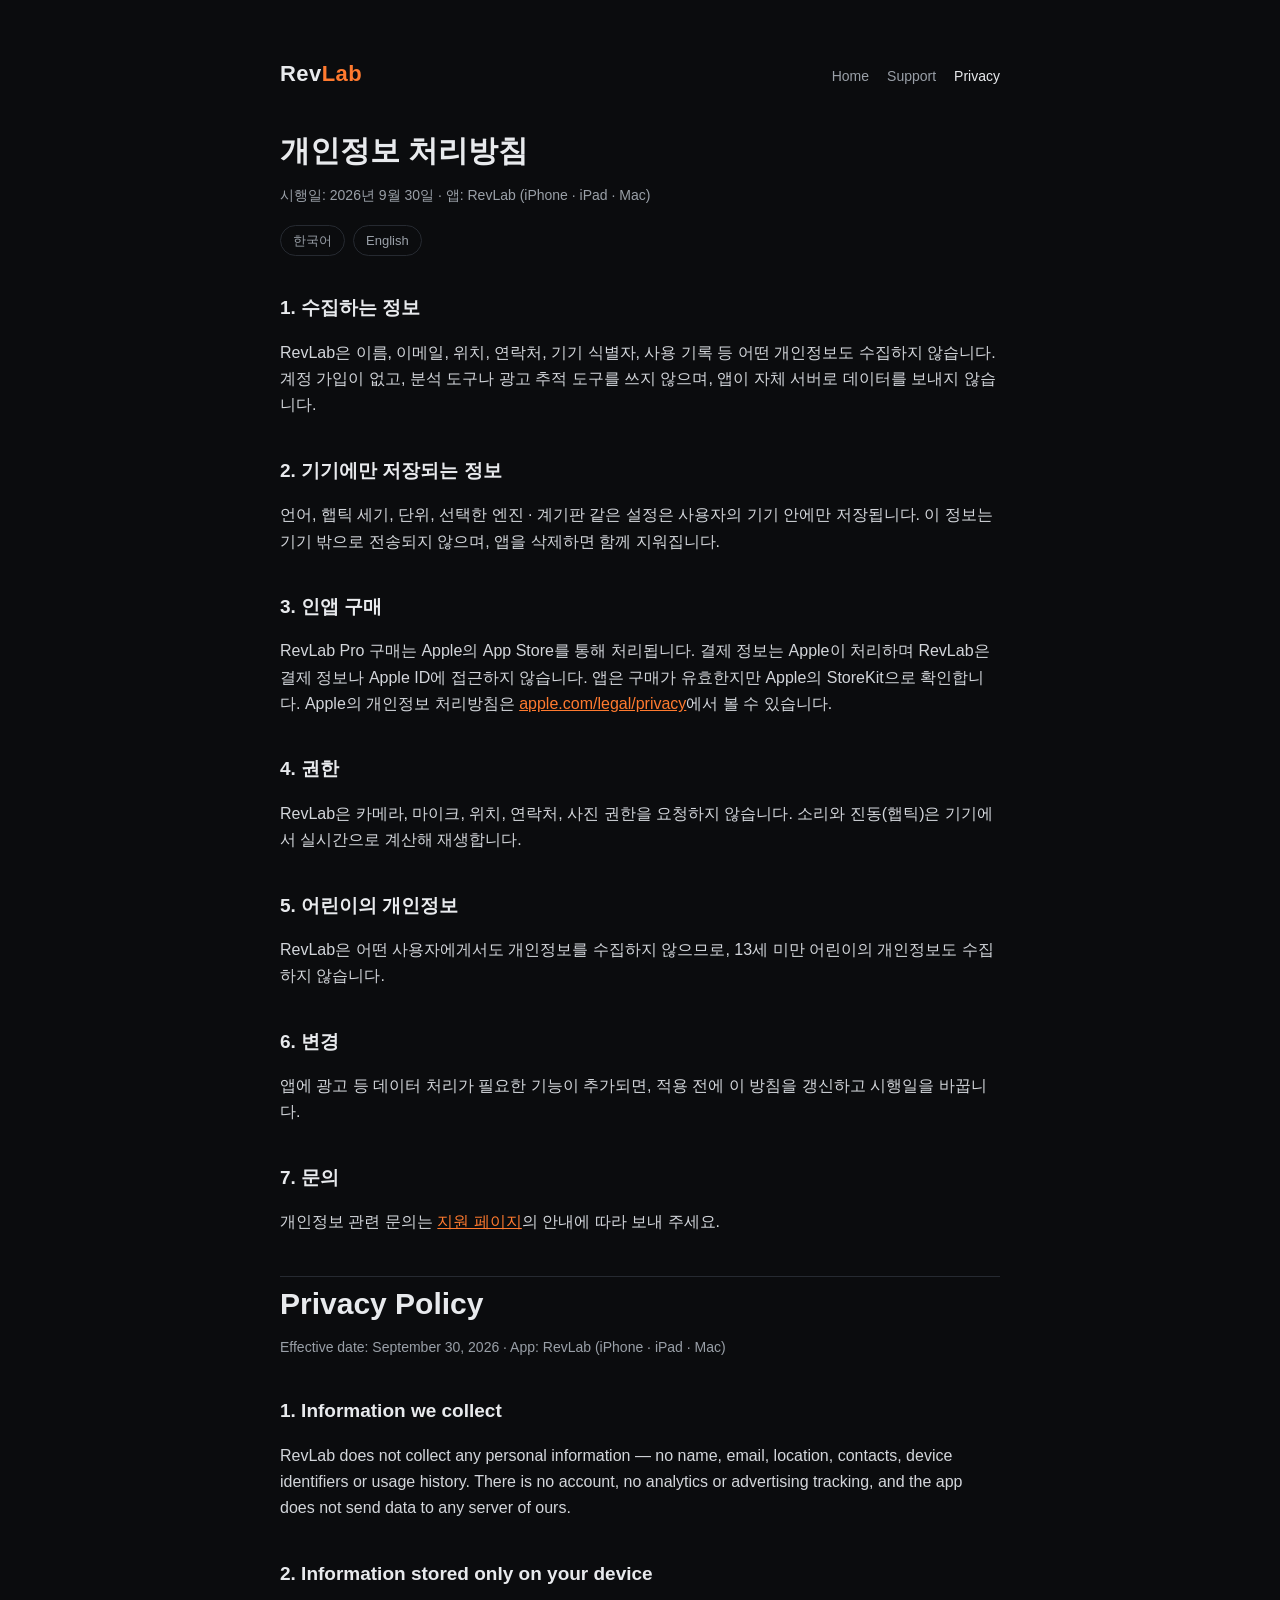
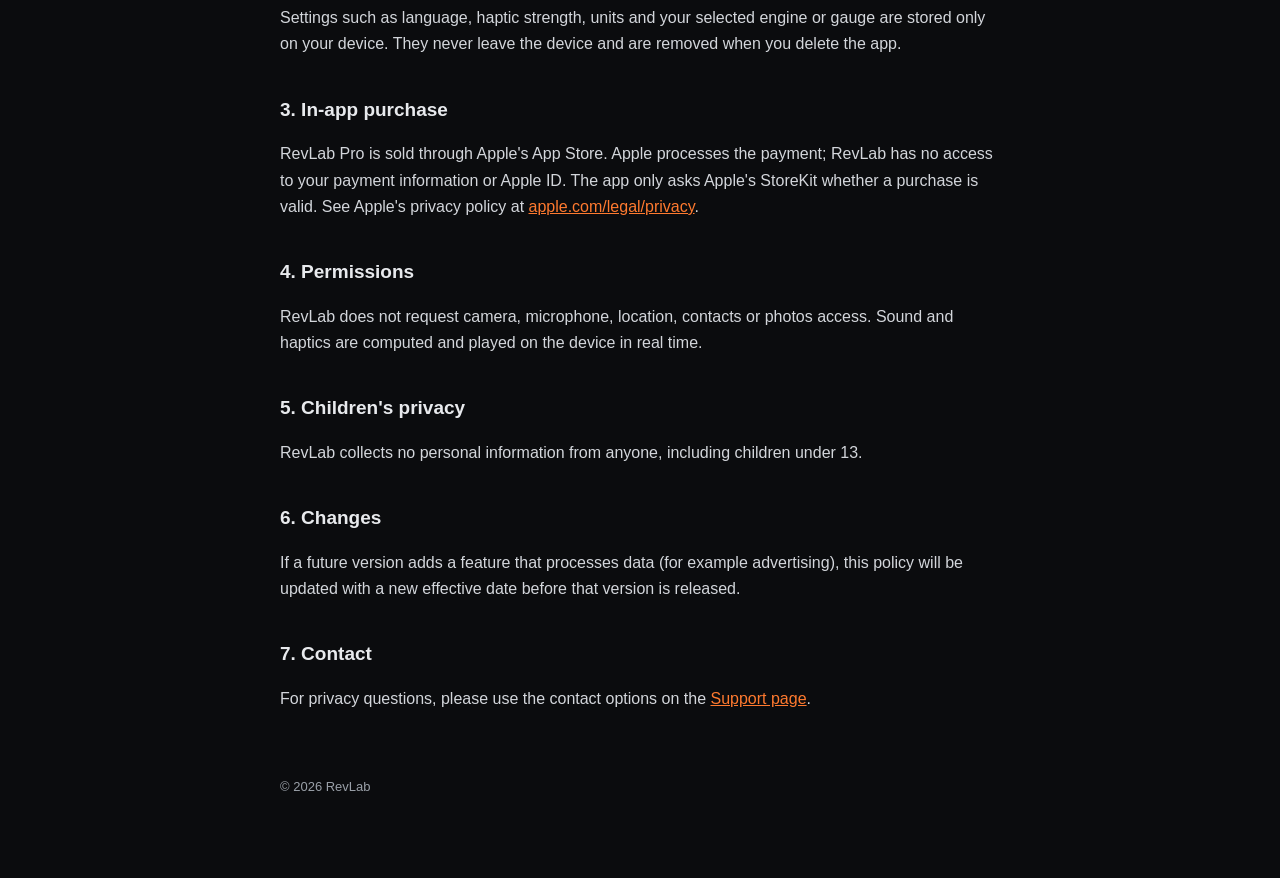
==== privacy.html @ e872c54e "RevLab support site: home, support, privacy policy (ko/en) Co-Authored-By: Claude Opus 5.5 <noreply@" ====
<!doctype html>
<html lang="ko">
<head>
<meta charset="utf-8">
<meta name="viewport" content="width=device-width, initial-scale=1">
<title>RevLab — 개인정보 처리방침 · Privacy Policy</title>
<link rel="stylesheet" href="style.css">
</head>
<body>
<main>
  <header>
    <a class="brand" href="./">Rev<span>Lab</span></a>
    <nav><a href="./">Home</a><a href="support.html">Support</a><a href="privacy.html" aria-current="page">Privacy</a></nav>
  </header>

  <h1>개인정보 처리방침</h1>
  <p class="muted">시행일: 2026년 9월 30일 · 앱: RevLab (iPhone · iPad · Mac)</p>
  <div class="lang"><a href="#ko">한국어</a><a href="#en">English</a></div>

  <div id="ko">
    <h2>1. 수집하는 정보</h2>
    <p>RevLab은 이름, 이메일, 위치, 연락처, 기기 식별자, 사용 기록 등 어떤 개인정보도 수집하지 않습니다. 계정 가입이 없고, 분석 도구나 광고 추적 도구를 쓰지 않으며, 앱이 자체 서버로 데이터를 보내지 않습니다.</p>
    <h2>2. 기기에만 저장되는 정보</h2>
    <p>언어, 햅틱 세기, 단위, 선택한 엔진 · 계기판 같은 설정은 사용자의 기기 안에만 저장됩니다. 이 정보는 기기 밖으로 전송되지 않으며, 앱을 삭제하면 함께 지워집니다.</p>
    <h2>3. 인앱 구매</h2>
    <p>RevLab Pro 구매는 Apple의 App Store를 통해 처리됩니다. 결제 정보는 Apple이 처리하며 RevLab은 결제 정보나 Apple ID에 접근하지 않습니다. 앱은 구매가 유효한지만 Apple의 StoreKit으로 확인합니다. Apple의 개인정보 처리방침은 <a href="https://www.apple.com/kr/legal/privacy/">apple.com/legal/privacy</a>에서 볼 수 있습니다.</p>
    <h2>4. 권한</h2>
    <p>RevLab은 카메라, 마이크, 위치, 연락처, 사진 권한을 요청하지 않습니다. 소리와 진동(햅틱)은 기기에서 실시간으로 계산해 재생합니다.</p>
    <h2>5. 어린이의 개인정보</h2>
    <p>RevLab은 어떤 사용자에게서도 개인정보를 수집하지 않으므로, 13세 미만 어린이의 개인정보도 수집하지 않습니다.</p>
    <h2>6. 변경</h2>
    <p>앱에 광고 등 데이터 처리가 필요한 기능이 추가되면, 적용 전에 이 방침을 갱신하고 시행일을 바꿉니다.</p>
    <h2>7. 문의</h2>
    <p>개인정보 관련 문의는 <a href="support.html">지원 페이지</a>의 안내에 따라 보내 주세요.</p>
  </div>

  <section id="en">
    <h1>Privacy Policy</h1>
    <p class="muted">Effective date: September 30, 2026 · App: RevLab (iPhone · iPad · Mac)</p>
    <h2>1. Information we collect</h2>
    <p>RevLab does not collect any personal information — no name, email, location, contacts, device identifiers or usage history. There is no account, no analytics or advertising tracking, and the app does not send data to any server of ours.</p>
    <h2>2. Information stored only on your device</h2>
    <p>Settings such as language, haptic strength, units and your selected engine or gauge are stored only on your device. They never leave the device and are removed when you delete the app.</p>
    <h2>3. In-app purchase</h2>
    <p>RevLab Pro is sold through Apple's App Store. Apple processes the payment; RevLab has no access to your payment information or Apple ID. The app only asks Apple's StoreKit whether a purchase is valid. See Apple's privacy policy at <a href="https://www.apple.com/legal/privacy/">apple.com/legal/privacy</a>.</p>
    <h2>4. Permissions</h2>
    <p>RevLab does not request camera, microphone, location, contacts or photos access. Sound and haptics are computed and played on the device in real time.</p>
    <h2>5. Children's privacy</h2>
    <p>RevLab collects no personal information from anyone, including children under 13.</p>
    <h2>6. Changes</h2>
    <p>If a future version adds a feature that processes data (for example advertising), this policy will be updated with a new effective date before that version is released.</p>
    <h2>7. Contact</h2>
    <p>For privacy questions, please use the contact options on the <a href="support.html">Support page</a>.</p>
  </section>

  <footer>© 2026 RevLab</footer>
</main>
</body>
</html>
---- style.css ----
:root {
  --bg: #0b0c0e;
  --panel: #14161a;
  --line: #262a31;
  --text: #e8eaed;
  --muted: #9aa0a8;
  --accent: #ff7a2f;
  color-scheme: dark;
}
* { box-sizing: border-box; }
body {
  margin: 0;
  background: var(--bg);
  color: var(--text);
  font: 16px/1.65 -apple-system, BlinkMacSystemFont, "Apple SD Gothic Neo", "Pretendard", "Segoe UI", sans-serif;
  -webkit-font-smoothing: antialiased;
}
main { max-width: 760px; margin: 0 auto; padding: 56px 20px 80px; }
header { display: flex; align-items: baseline; justify-content: space-between; gap: 16px; margin-bottom: 40px; }
.brand { font-weight: 700; font-size: 22px; letter-spacing: 0.02em; color: var(--text); text-decoration: none; }
.brand span { color: var(--accent); }
nav a { color: var(--muted); text-decoration: none; margin-left: 18px; font-size: 14px; }
nav a:hover, nav a[aria-current="page"] { color: var(--text); }
h1 { font-size: 30px; line-height: 1.25; margin: 0 0 8px; }
h2 { font-size: 19px; margin: 36px 0 8px; }
p, li { color: #d3d6db; }
.muted { color: var(--muted); font-size: 14px; }
.lang { display: flex; gap: 8px; margin: 18px 0 28px; }
.lang a { border: 1px solid var(--line); border-radius: 999px; padding: 4px 12px; color: var(--muted); text-decoration: none; font-size: 13px; }
.lang a:hover { color: var(--text); border-color: #3a3f48; }
section { border-top: 1px solid var(--line); padding-top: 8px; margin-top: 40px; }
.card { background: var(--panel); border: 1px solid var(--line); border-radius: 14px; padding: 18px 20px; margin: 14px 0; }
a { color: var(--accent); }
footer { margin-top: 64px; color: var(--muted); font-size: 13px; }
@media (max-width: 480px) { h1 { font-size: 25px; } header { flex-direction: column; } nav a { margin: 0 16px 0 0; } }
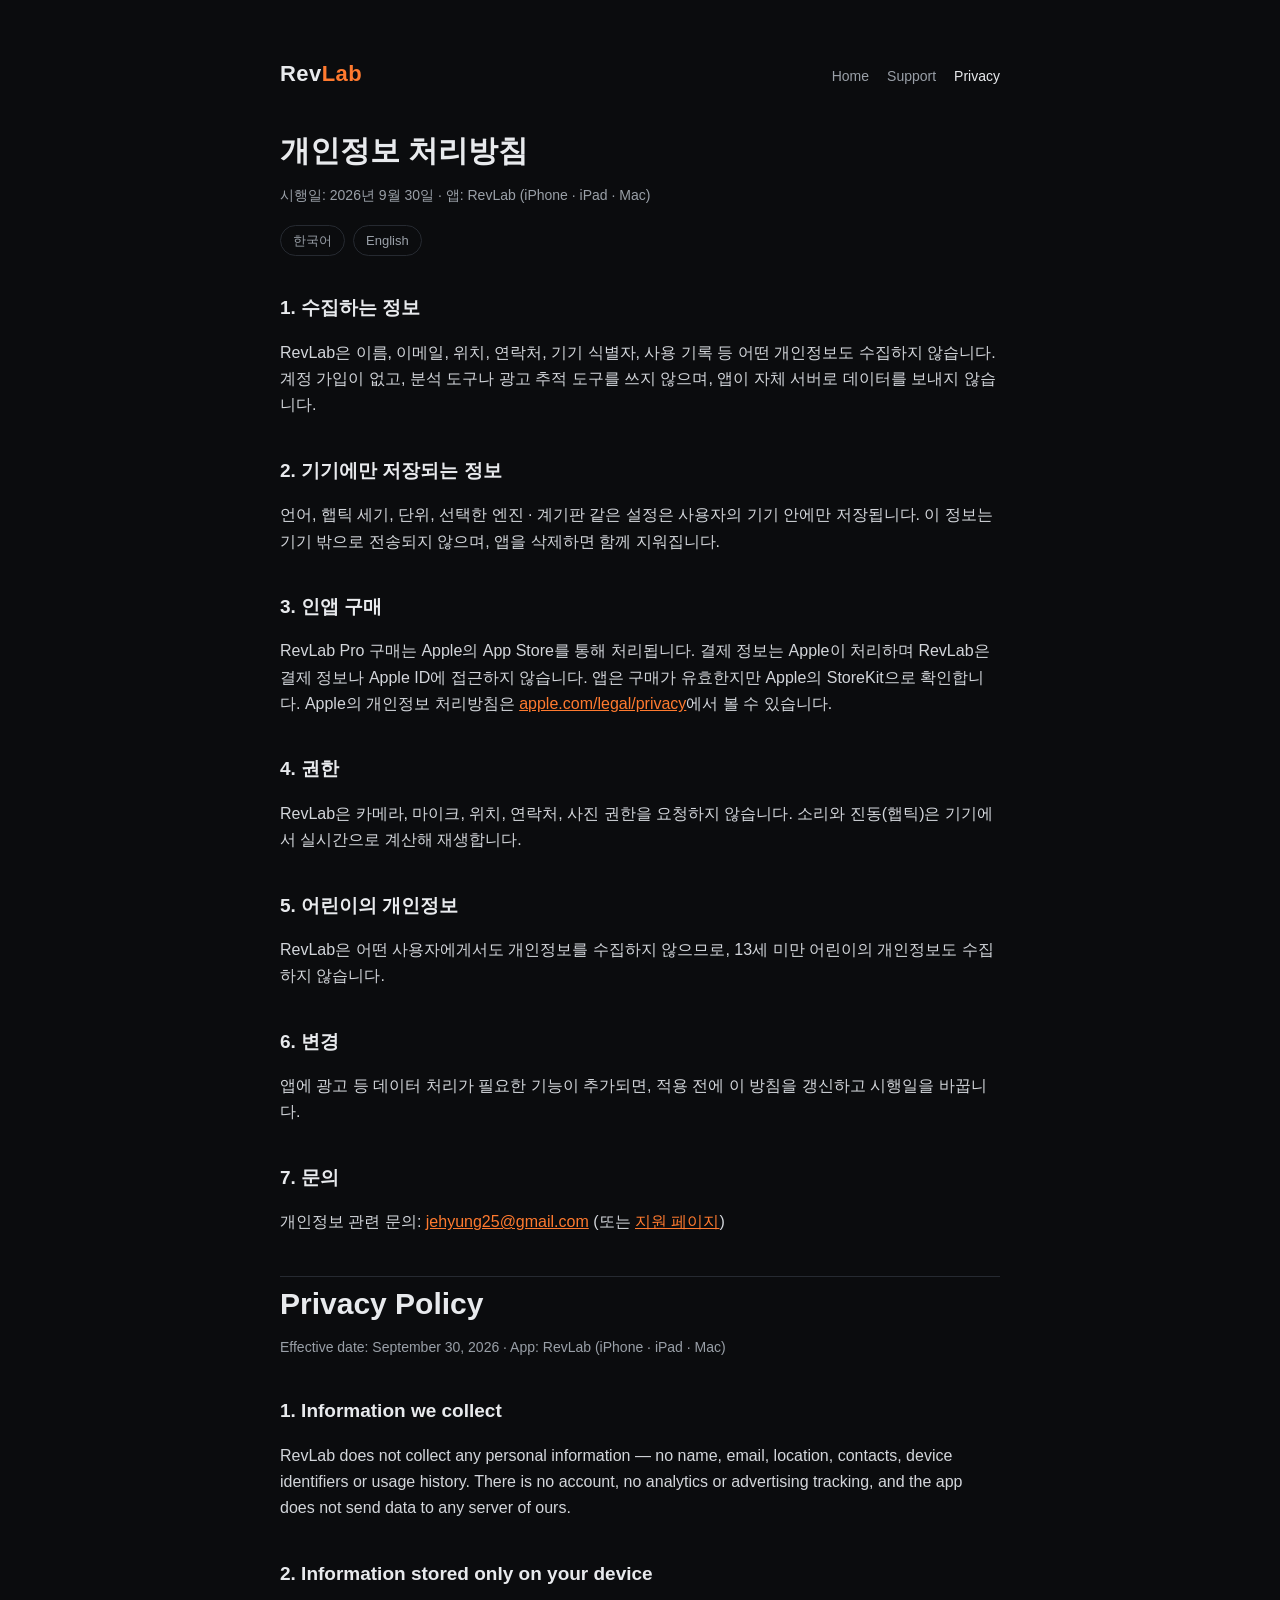
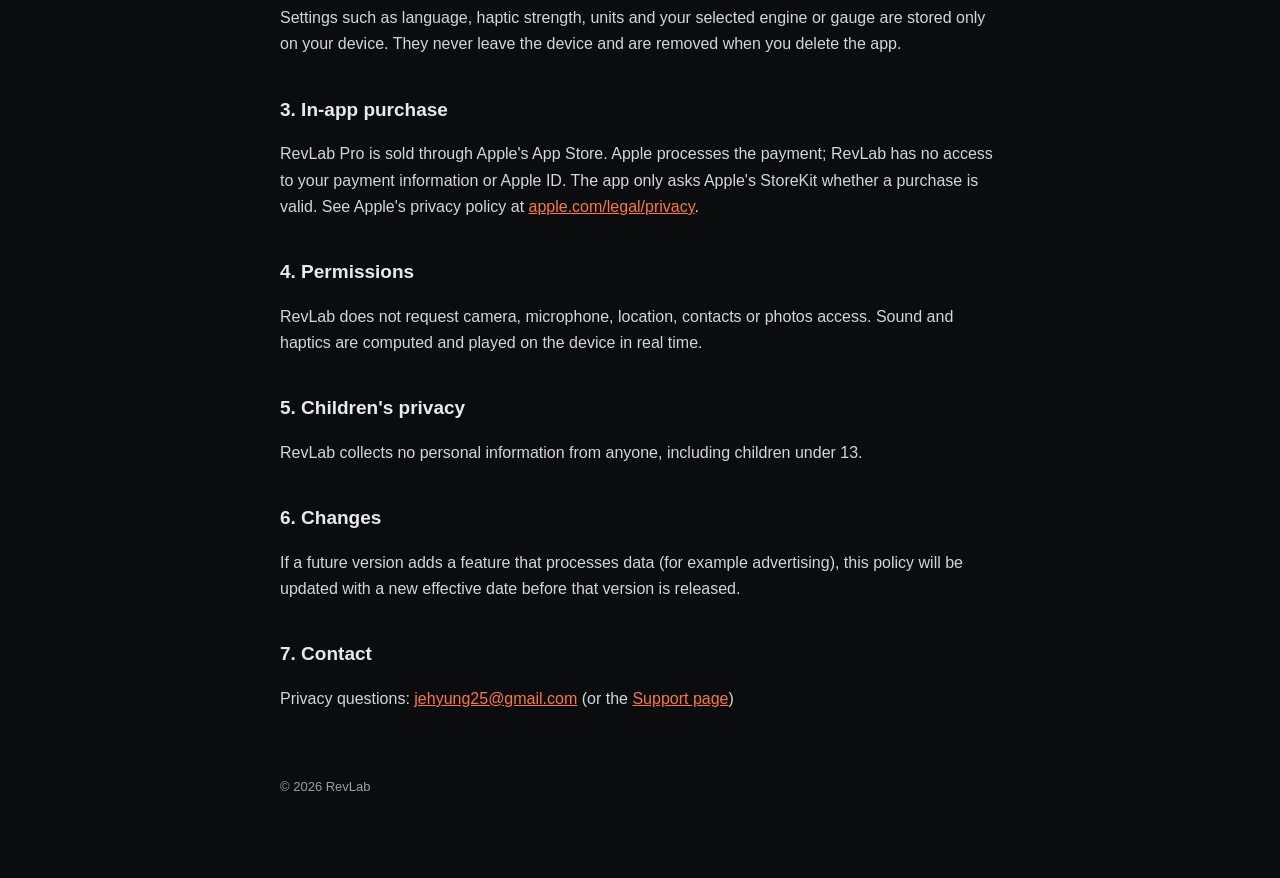
==== commit eea7b67d: "Contact email; subtitle wording (physics-driven engine sounds) Co-Authored-By: Claude Opus 5.5 <nore" ====
--- a/privacy.html
+++ b/privacy.html
@@ -31,7 +31,7 @@
     <h2>6. 변경</h2>
     <p>앱에 광고 등 데이터 처리가 필요한 기능이 추가되면, 적용 전에 이 방침을 갱신하고 시행일을 바꿉니다.</p>
     <h2>7. 문의</h2>
-    <p>개인정보 관련 문의는 <a href="support.html">지원 페이지</a>의 안내에 따라 보내 주세요.</p>
+    <p>개인정보 관련 문의: <a href="mailto:jehyung25@gmail.com">jehyung25@gmail.com</a> (또는 <a href="support.html">지원 페이지</a>)</p>
   </div>
 
   <section id="en">
@@ -50,7 +50,7 @@
     <h2>6. Changes</h2>
     <p>If a future version adds a feature that processes data (for example advertising), this policy will be updated with a new effective date before that version is released.</p>
     <h2>7. Contact</h2>
-    <p>For privacy questions, please use the contact options on the <a href="support.html">Support page</a>.</p>
+    <p>Privacy questions: <a href="mailto:jehyung25@gmail.com">jehyung25@gmail.com</a> (or the <a href="support.html">Support page</a>)</p>
   </section>
 
   <footer>© 2026 RevLab</footer>
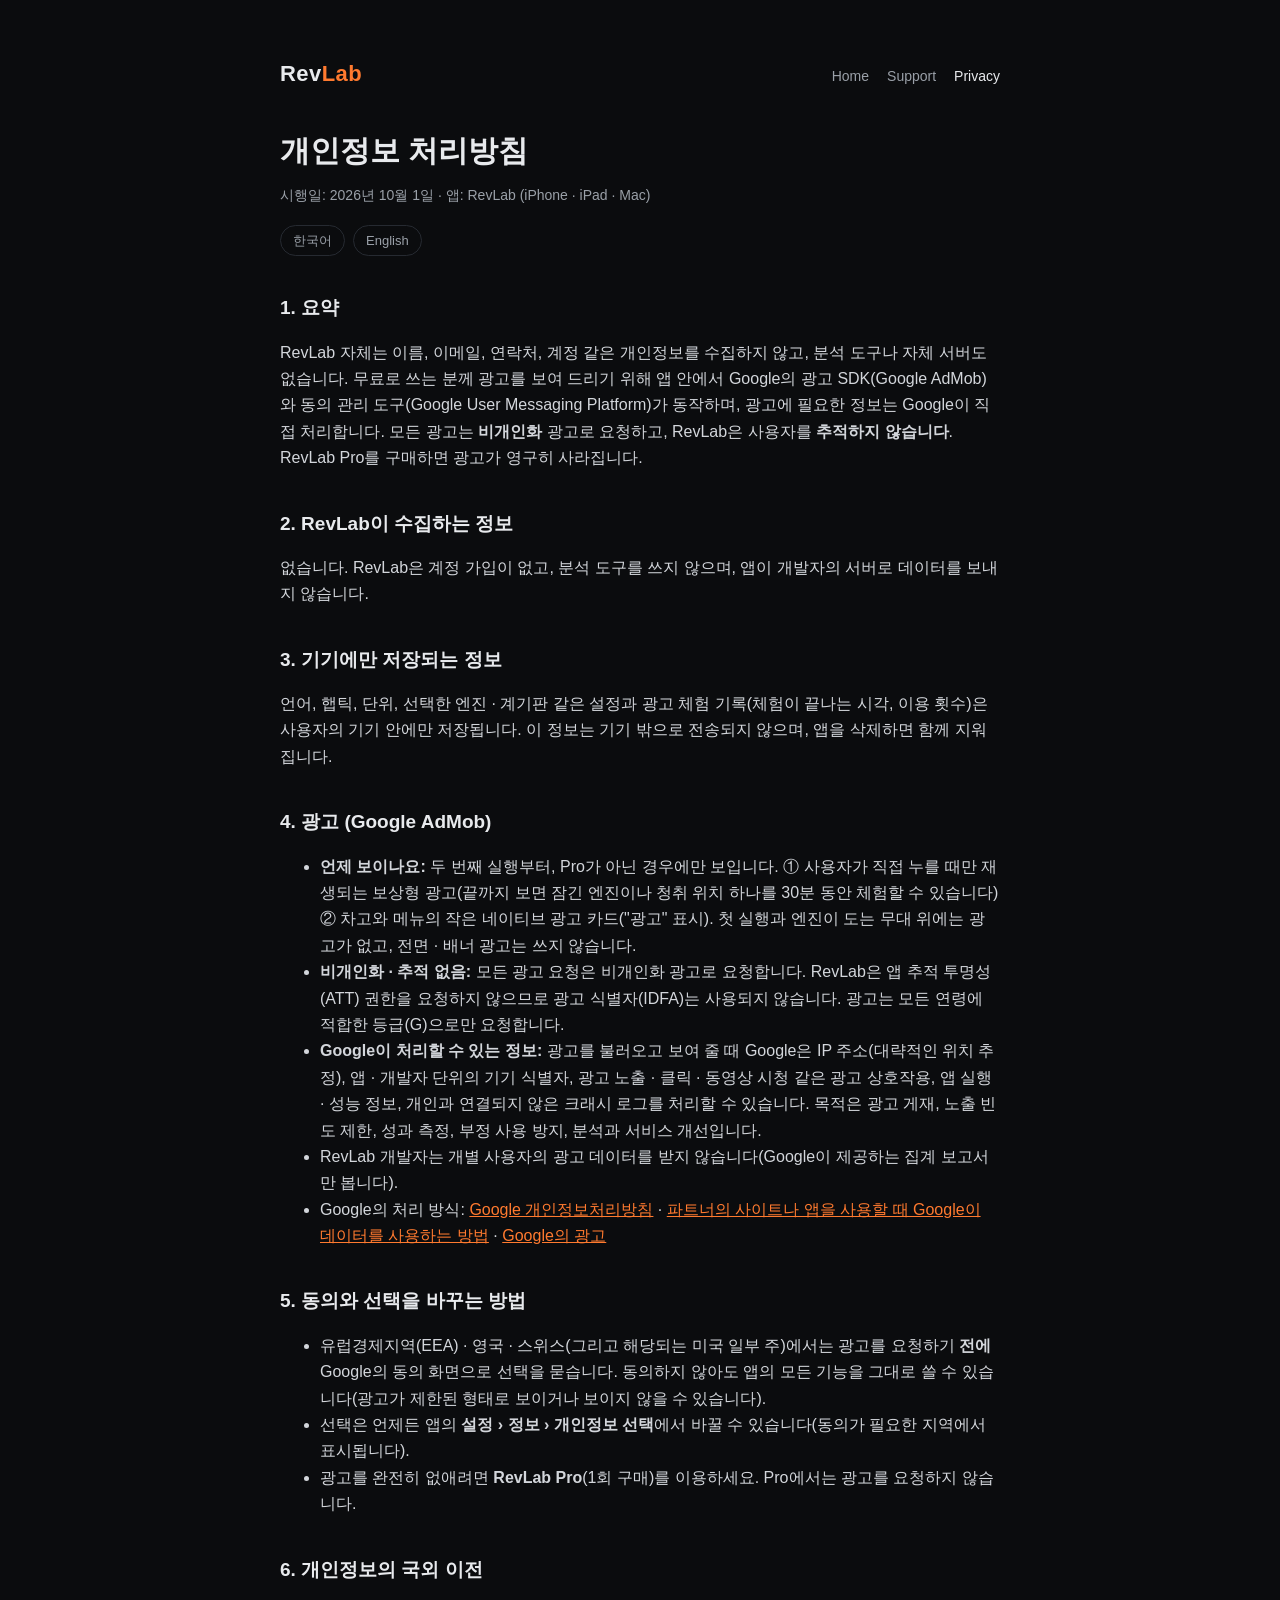
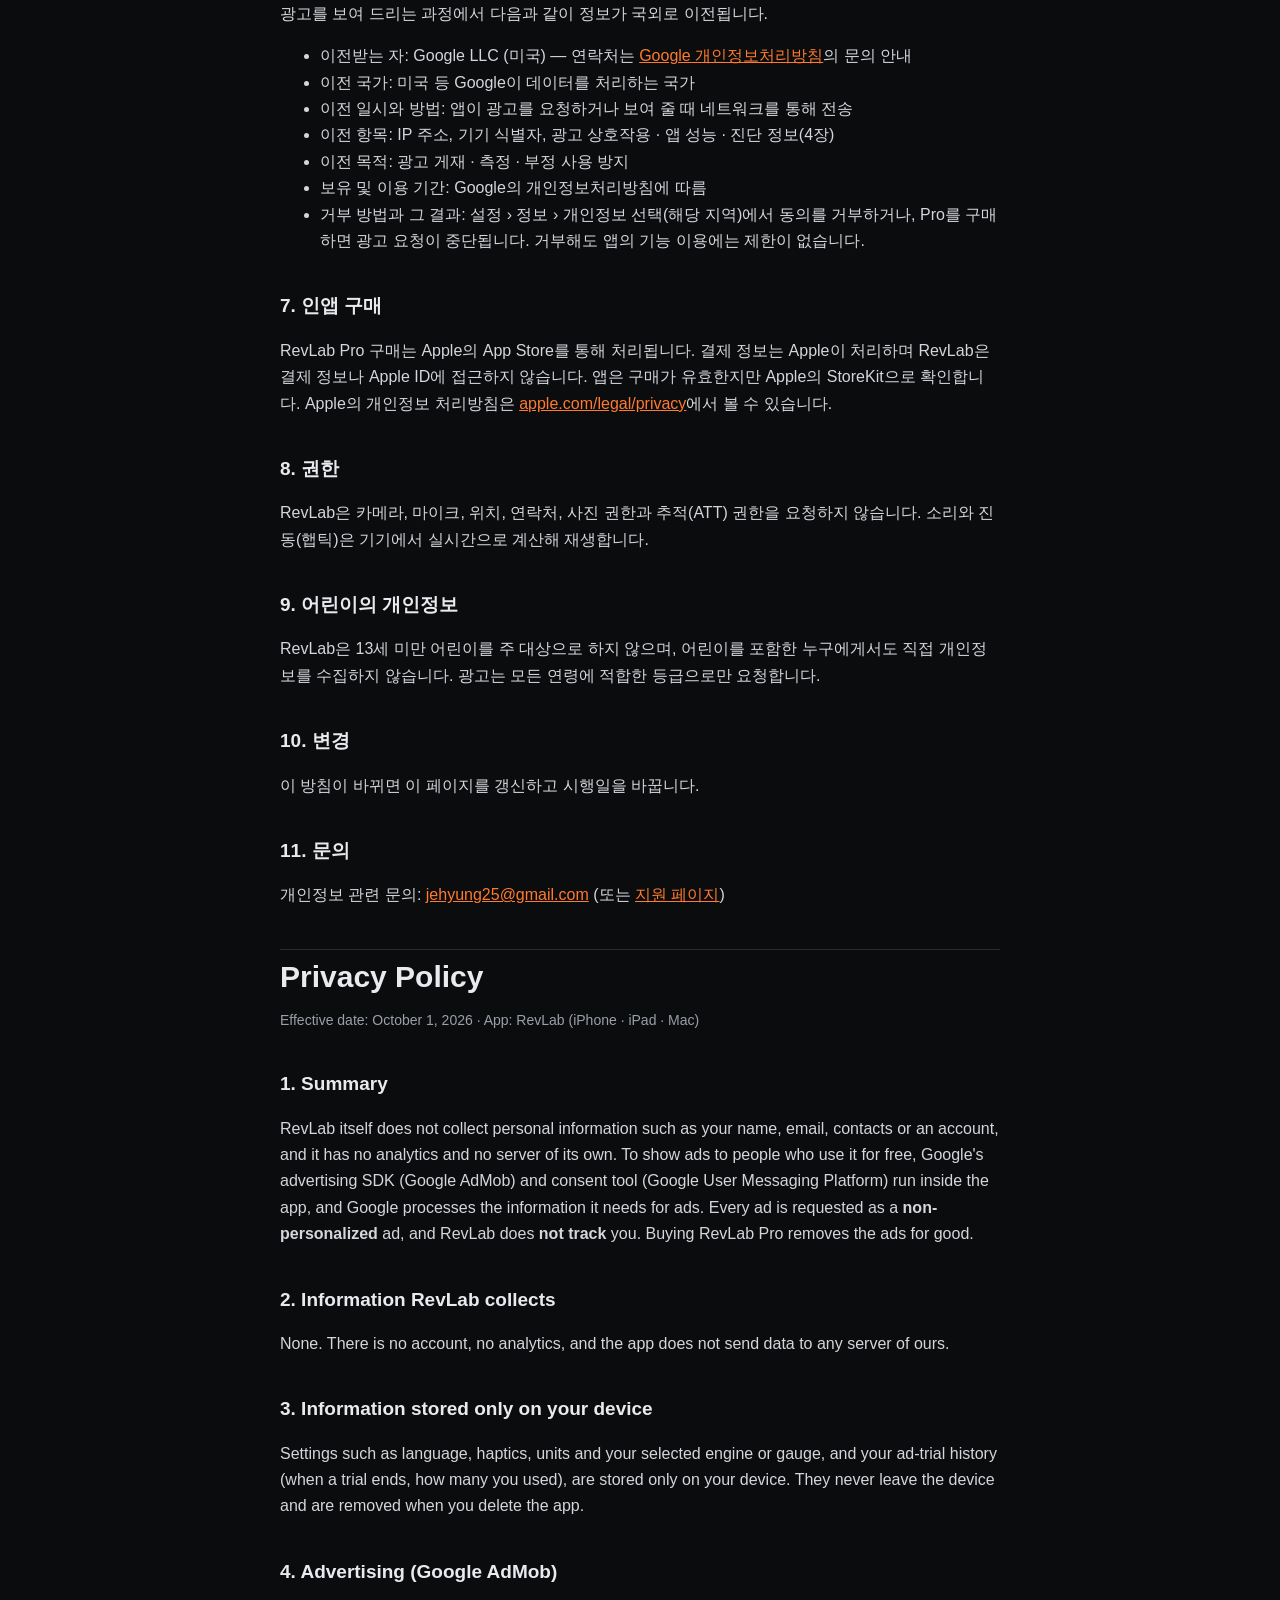
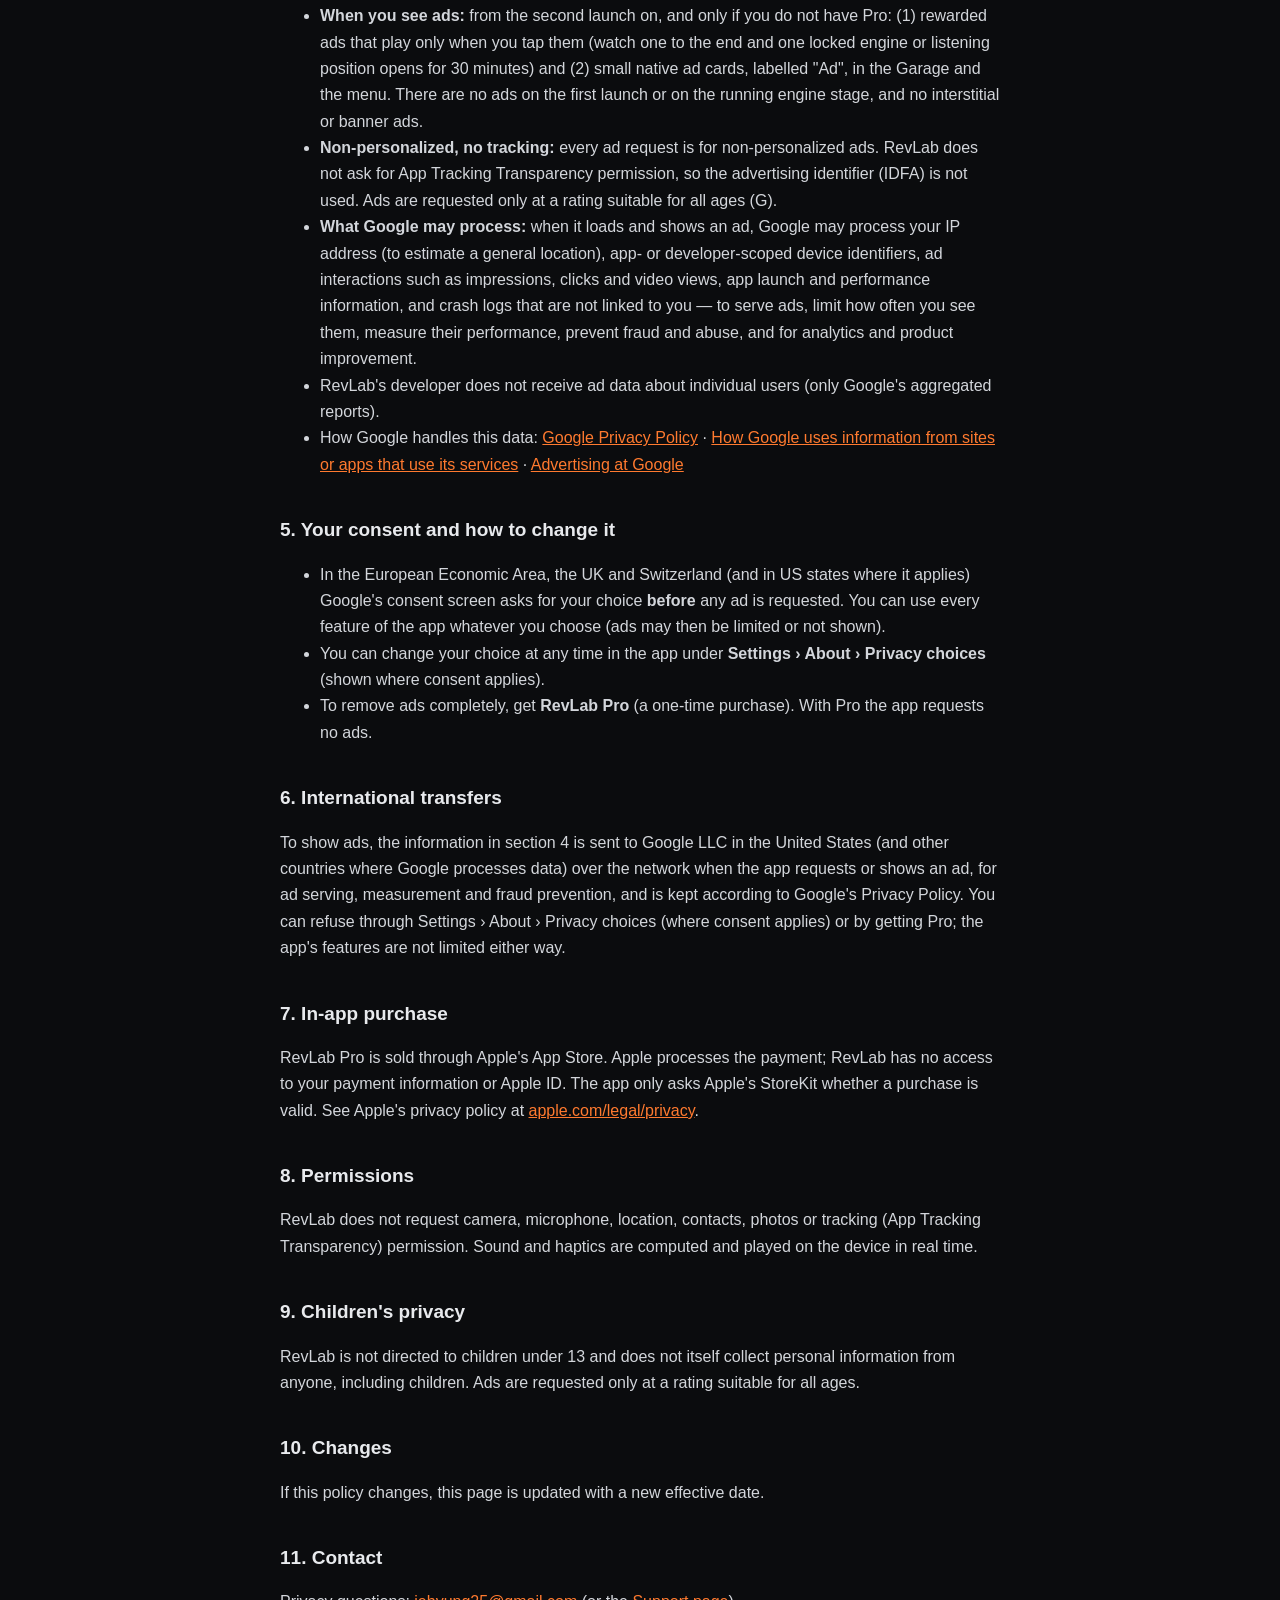
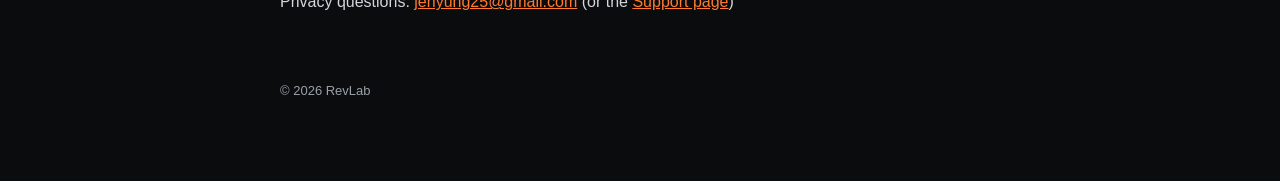
==== commit ea14accd: "1.1: privacy policy with Google AdMob / UMP (non-personalized, no tracking), FAQ: sound fully comput" ====
--- a/privacy.html
+++ b/privacy.html
@@ -14,42 +14,87 @@
   </header>
 
   <h1>개인정보 처리방침</h1>
-  <p class="muted">시행일: 2026년 9월 30일 · 앱: RevLab (iPhone · iPad · Mac)</p>
+  <p class="muted">시행일: 2026년 10월 1일 · 앱: RevLab (iPhone · iPad · Mac)</p>
   <div class="lang"><a href="#ko">한국어</a><a href="#en">English</a></div>
 
   <div id="ko">
-    <h2>1. 수집하는 정보</h2>
-    <p>RevLab은 이름, 이메일, 위치, 연락처, 기기 식별자, 사용 기록 등 어떤 개인정보도 수집하지 않습니다. 계정 가입이 없고, 분석 도구나 광고 추적 도구를 쓰지 않으며, 앱이 자체 서버로 데이터를 보내지 않습니다.</p>
-    <h2>2. 기기에만 저장되는 정보</h2>
-    <p>언어, 햅틱 세기, 단위, 선택한 엔진 · 계기판 같은 설정은 사용자의 기기 안에만 저장됩니다. 이 정보는 기기 밖으로 전송되지 않으며, 앱을 삭제하면 함께 지워집니다.</p>
-    <h2>3. 인앱 구매</h2>
+    <h2>1. 요약</h2>
+    <p>RevLab 자체는 이름, 이메일, 연락처, 계정 같은 개인정보를 수집하지 않고, 분석 도구나 자체 서버도 없습니다. 무료로 쓰는 분께 광고를 보여 드리기 위해 앱 안에서 Google의 광고 SDK(Google AdMob)와 동의 관리 도구(Google User Messaging Platform)가 동작하며, 광고에 필요한 정보는 Google이 직접 처리합니다. 모든 광고는 <strong>비개인화</strong> 광고로 요청하고, RevLab은 사용자를 <strong>추적하지 않습니다</strong>. RevLab Pro를 구매하면 광고가 영구히 사라집니다.</p>
+    <h2>2. RevLab이 수집하는 정보</h2>
+    <p>없습니다. RevLab은 계정 가입이 없고, 분석 도구를 쓰지 않으며, 앱이 개발자의 서버로 데이터를 보내지 않습니다.</p>
+    <h2>3. 기기에만 저장되는 정보</h2>
+    <p>언어, 햅틱, 단위, 선택한 엔진 · 계기판 같은 설정과 광고 체험 기록(체험이 끝나는 시각, 이용 횟수)은 사용자의 기기 안에만 저장됩니다. 이 정보는 기기 밖으로 전송되지 않으며, 앱을 삭제하면 함께 지워집니다.</p>
+    <h2>4. 광고 (Google AdMob)</h2>
+    <ul>
+      <li><strong>언제 보이나요:</strong> 두 번째 실행부터, Pro가 아닌 경우에만 보입니다. ① 사용자가 직접 누를 때만 재생되는 보상형 광고(끝까지 보면 잠긴 엔진이나 청취 위치 하나를 30분 동안 체험할 수 있습니다) ② 차고와 메뉴의 작은 네이티브 광고 카드("광고" 표시). 첫 실행과 엔진이 도는 무대 위에는 광고가 없고, 전면 · 배너 광고는 쓰지 않습니다.</li>
+      <li><strong>비개인화 · 추적 없음:</strong> 모든 광고 요청은 비개인화 광고로 요청합니다. RevLab은 앱 추적 투명성(ATT) 권한을 요청하지 않으므로 광고 식별자(IDFA)는 사용되지 않습니다. 광고는 모든 연령에 적합한 등급(G)으로만 요청합니다.</li>
+      <li><strong>Google이 처리할 수 있는 정보:</strong> 광고를 불러오고 보여 줄 때 Google은 IP 주소(대략적인 위치 추정), 앱 · 개발자 단위의 기기 식별자, 광고 노출 · 클릭 · 동영상 시청 같은 광고 상호작용, 앱 실행 · 성능 정보, 개인과 연결되지 않은 크래시 로그를 처리할 수 있습니다. 목적은 광고 게재, 노출 빈도 제한, 성과 측정, 부정 사용 방지, 분석과 서비스 개선입니다.</li>
+      <li>RevLab 개발자는 개별 사용자의 광고 데이터를 받지 않습니다(Google이 제공하는 집계 보고서만 봅니다).</li>
+      <li>Google의 처리 방식: <a href="https://policies.google.com/privacy">Google 개인정보처리방침</a> · <a href="https://policies.google.com/technologies/partner-sites">파트너의 사이트나 앱을 사용할 때 Google이 데이터를 사용하는 방법</a> · <a href="https://policies.google.com/technologies/ads">Google의 광고</a></li>
+    </ul>
+    <h2>5. 동의와 선택을 바꾸는 방법</h2>
+    <ul>
+      <li>유럽경제지역(EEA) · 영국 · 스위스(그리고 해당되는 미국 일부 주)에서는 광고를 요청하기 <strong>전에</strong> Google의 동의 화면으로 선택을 묻습니다. 동의하지 않아도 앱의 모든 기능을 그대로 쓸 수 있습니다(광고가 제한된 형태로 보이거나 보이지 않을 수 있습니다).</li>
+      <li>선택은 언제든 앱의 <strong>설정 › 정보 › 개인정보 선택</strong>에서 바꿀 수 있습니다(동의가 필요한 지역에서 표시됩니다).</li>
+      <li>광고를 완전히 없애려면 <strong>RevLab Pro</strong>(1회 구매)를 이용하세요. Pro에서는 광고를 요청하지 않습니다.</li>
+    </ul>
+    <h2>6. 개인정보의 국외 이전</h2>
+    <p>광고를 보여 드리는 과정에서 다음과 같이 정보가 국외로 이전됩니다.</p>
+    <ul>
+      <li>이전받는 자: Google LLC (미국) — 연락처는 <a href="https://policies.google.com/privacy">Google 개인정보처리방침</a>의 문의 안내</li>
+      <li>이전 국가: 미국 등 Google이 데이터를 처리하는 국가</li>
+      <li>이전 일시와 방법: 앱이 광고를 요청하거나 보여 줄 때 네트워크를 통해 전송</li>
+      <li>이전 항목: IP 주소, 기기 식별자, 광고 상호작용 · 앱 성능 · 진단 정보(4장)</li>
+      <li>이전 목적: 광고 게재 · 측정 · 부정 사용 방지</li>
+      <li>보유 및 이용 기간: Google의 개인정보처리방침에 따름</li>
+      <li>거부 방법과 그 결과: 설정 › 정보 › 개인정보 선택(해당 지역)에서 동의를 거부하거나, Pro를 구매하면 광고 요청이 중단됩니다. 거부해도 앱의 기능 이용에는 제한이 없습니다.</li>
+    </ul>
+    <h2>7. 인앱 구매</h2>
     <p>RevLab Pro 구매는 Apple의 App Store를 통해 처리됩니다. 결제 정보는 Apple이 처리하며 RevLab은 결제 정보나 Apple ID에 접근하지 않습니다. 앱은 구매가 유효한지만 Apple의 StoreKit으로 확인합니다. Apple의 개인정보 처리방침은 <a href="https://www.apple.com/kr/legal/privacy/">apple.com/legal/privacy</a>에서 볼 수 있습니다.</p>
-    <h2>4. 권한</h2>
-    <p>RevLab은 카메라, 마이크, 위치, 연락처, 사진 권한을 요청하지 않습니다. 소리와 진동(햅틱)은 기기에서 실시간으로 계산해 재생합니다.</p>
-    <h2>5. 어린이의 개인정보</h2>
-    <p>RevLab은 어떤 사용자에게서도 개인정보를 수집하지 않으므로, 13세 미만 어린이의 개인정보도 수집하지 않습니다.</p>
-    <h2>6. 변경</h2>
-    <p>앱에 광고 등 데이터 처리가 필요한 기능이 추가되면, 적용 전에 이 방침을 갱신하고 시행일을 바꿉니다.</p>
-    <h2>7. 문의</h2>
+    <h2>8. 권한</h2>
+    <p>RevLab은 카메라, 마이크, 위치, 연락처, 사진 권한과 추적(ATT) 권한을 요청하지 않습니다. 소리와 진동(햅틱)은 기기에서 실시간으로 계산해 재생합니다.</p>
+    <h2>9. 어린이의 개인정보</h2>
+    <p>RevLab은 13세 미만 어린이를 주 대상으로 하지 않으며, 어린이를 포함한 누구에게서도 직접 개인정보를 수집하지 않습니다. 광고는 모든 연령에 적합한 등급으로만 요청합니다.</p>
+    <h2>10. 변경</h2>
+    <p>이 방침이 바뀌면 이 페이지를 갱신하고 시행일을 바꿉니다.</p>
+    <h2>11. 문의</h2>
     <p>개인정보 관련 문의: <a href="mailto:jehyung25@gmail.com">jehyung25@gmail.com</a> (또는 <a href="support.html">지원 페이지</a>)</p>
   </div>
 
   <section id="en">
     <h1>Privacy Policy</h1>
-    <p class="muted">Effective date: September 30, 2026 · App: RevLab (iPhone · iPad · Mac)</p>
-    <h2>1. Information we collect</h2>
-    <p>RevLab does not collect any personal information — no name, email, location, contacts, device identifiers or usage history. There is no account, no analytics or advertising tracking, and the app does not send data to any server of ours.</p>
-    <h2>2. Information stored only on your device</h2>
-    <p>Settings such as language, haptic strength, units and your selected engine or gauge are stored only on your device. They never leave the device and are removed when you delete the app.</p>
-    <h2>3. In-app purchase</h2>
+    <p class="muted">Effective date: October 1, 2026 · App: RevLab (iPhone · iPad · Mac)</p>
+    <h2>1. Summary</h2>
+    <p>RevLab itself does not collect personal information such as your name, email, contacts or an account, and it has no analytics and no server of its own. To show ads to people who use it for free, Google's advertising SDK (Google AdMob) and consent tool (Google User Messaging Platform) run inside the app, and Google processes the information it needs for ads. Every ad is requested as a <strong>non-personalized</strong> ad, and RevLab does <strong>not track</strong> you. Buying RevLab Pro removes the ads for good.</p>
+    <h2>2. Information RevLab collects</h2>
+    <p>None. There is no account, no analytics, and the app does not send data to any server of ours.</p>
+    <h2>3. Information stored only on your device</h2>
+    <p>Settings such as language, haptics, units and your selected engine or gauge, and your ad-trial history (when a trial ends, how many you used), are stored only on your device. They never leave the device and are removed when you delete the app.</p>
+    <h2>4. Advertising (Google AdMob)</h2>
+    <ul>
+      <li><strong>When you see ads:</strong> from the second launch on, and only if you do not have Pro: (1) rewarded ads that play only when you tap them (watch one to the end and one locked engine or listening position opens for 30 minutes) and (2) small native ad cards, labelled "Ad", in the Garage and the menu. There are no ads on the first launch or on the running engine stage, and no interstitial or banner ads.</li>
+      <li><strong>Non-personalized, no tracking:</strong> every ad request is for non-personalized ads. RevLab does not ask for App Tracking Transparency permission, so the advertising identifier (IDFA) is not used. Ads are requested only at a rating suitable for all ages (G).</li>
+      <li><strong>What Google may process:</strong> when it loads and shows an ad, Google may process your IP address (to estimate a general location), app- or developer-scoped device identifiers, ad interactions such as impressions, clicks and video views, app launch and performance information, and crash logs that are not linked to you — to serve ads, limit how often you see them, measure their performance, prevent fraud and abuse, and for analytics and product improvement.</li>
+      <li>RevLab's developer does not receive ad data about individual users (only Google's aggregated reports).</li>
+      <li>How Google handles this data: <a href="https://policies.google.com/privacy">Google Privacy Policy</a> · <a href="https://policies.google.com/technologies/partner-sites">How Google uses information from sites or apps that use its services</a> · <a href="https://policies.google.com/technologies/ads">Advertising at Google</a></li>
+    </ul>
+    <h2>5. Your consent and how to change it</h2>
+    <ul>
+      <li>In the European Economic Area, the UK and Switzerland (and in US states where it applies) Google's consent screen asks for your choice <strong>before</strong> any ad is requested. You can use every feature of the app whatever you choose (ads may then be limited or not shown).</li>
+      <li>You can change your choice at any time in the app under <strong>Settings › About › Privacy choices</strong> (shown where consent applies).</li>
+      <li>To remove ads completely, get <strong>RevLab Pro</strong> (a one-time purchase). With Pro the app requests no ads.</li>
+    </ul>
+    <h2>6. International transfers</h2>
+    <p>To show ads, the information in section 4 is sent to Google LLC in the United States (and other countries where Google processes data) over the network when the app requests or shows an ad, for ad serving, measurement and fraud prevention, and is kept according to Google's Privacy Policy. You can refuse through Settings › About › Privacy choices (where consent applies) or by getting Pro; the app's features are not limited either way.</p>
+    <h2>7. In-app purchase</h2>
     <p>RevLab Pro is sold through Apple's App Store. Apple processes the payment; RevLab has no access to your payment information or Apple ID. The app only asks Apple's StoreKit whether a purchase is valid. See Apple's privacy policy at <a href="https://www.apple.com/legal/privacy/">apple.com/legal/privacy</a>.</p>
-    <h2>4. Permissions</h2>
-    <p>RevLab does not request camera, microphone, location, contacts or photos access. Sound and haptics are computed and played on the device in real time.</p>
-    <h2>5. Children's privacy</h2>
-    <p>RevLab collects no personal information from anyone, including children under 13.</p>
-    <h2>6. Changes</h2>
-    <p>If a future version adds a feature that processes data (for example advertising), this policy will be updated with a new effective date before that version is released.</p>
-    <h2>7. Contact</h2>
+    <h2>8. Permissions</h2>
+    <p>RevLab does not request camera, microphone, location, contacts, photos or tracking (App Tracking Transparency) permission. Sound and haptics are computed and played on the device in real time.</p>
+    <h2>9. Children's privacy</h2>
+    <p>RevLab is not directed to children under 13 and does not itself collect personal information from anyone, including children. Ads are requested only at a rating suitable for all ages.</p>
+    <h2>10. Changes</h2>
+    <p>If this policy changes, this page is updated with a new effective date.</p>
+    <h2>11. Contact</h2>
     <p>Privacy questions: <a href="mailto:jehyung25@gmail.com">jehyung25@gmail.com</a> (or the <a href="support.html">Support page</a>)</p>
   </section>
 
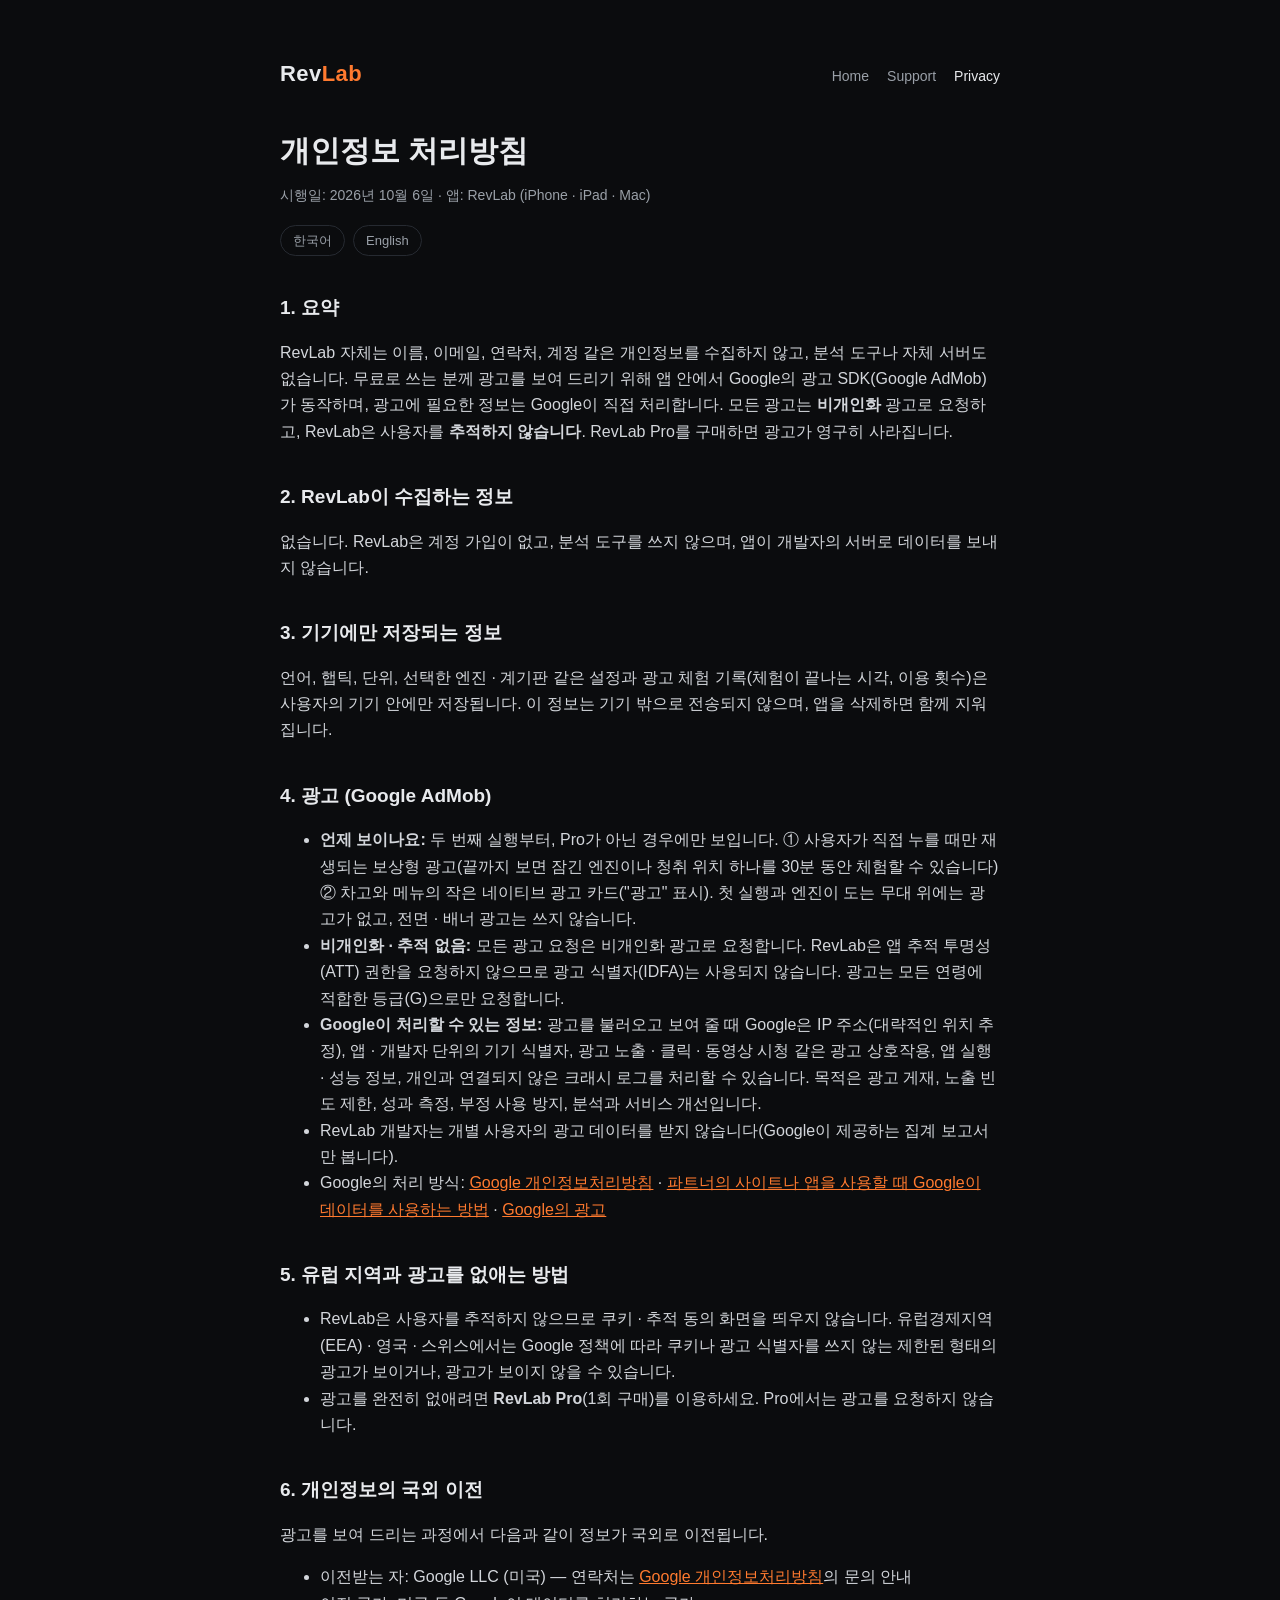
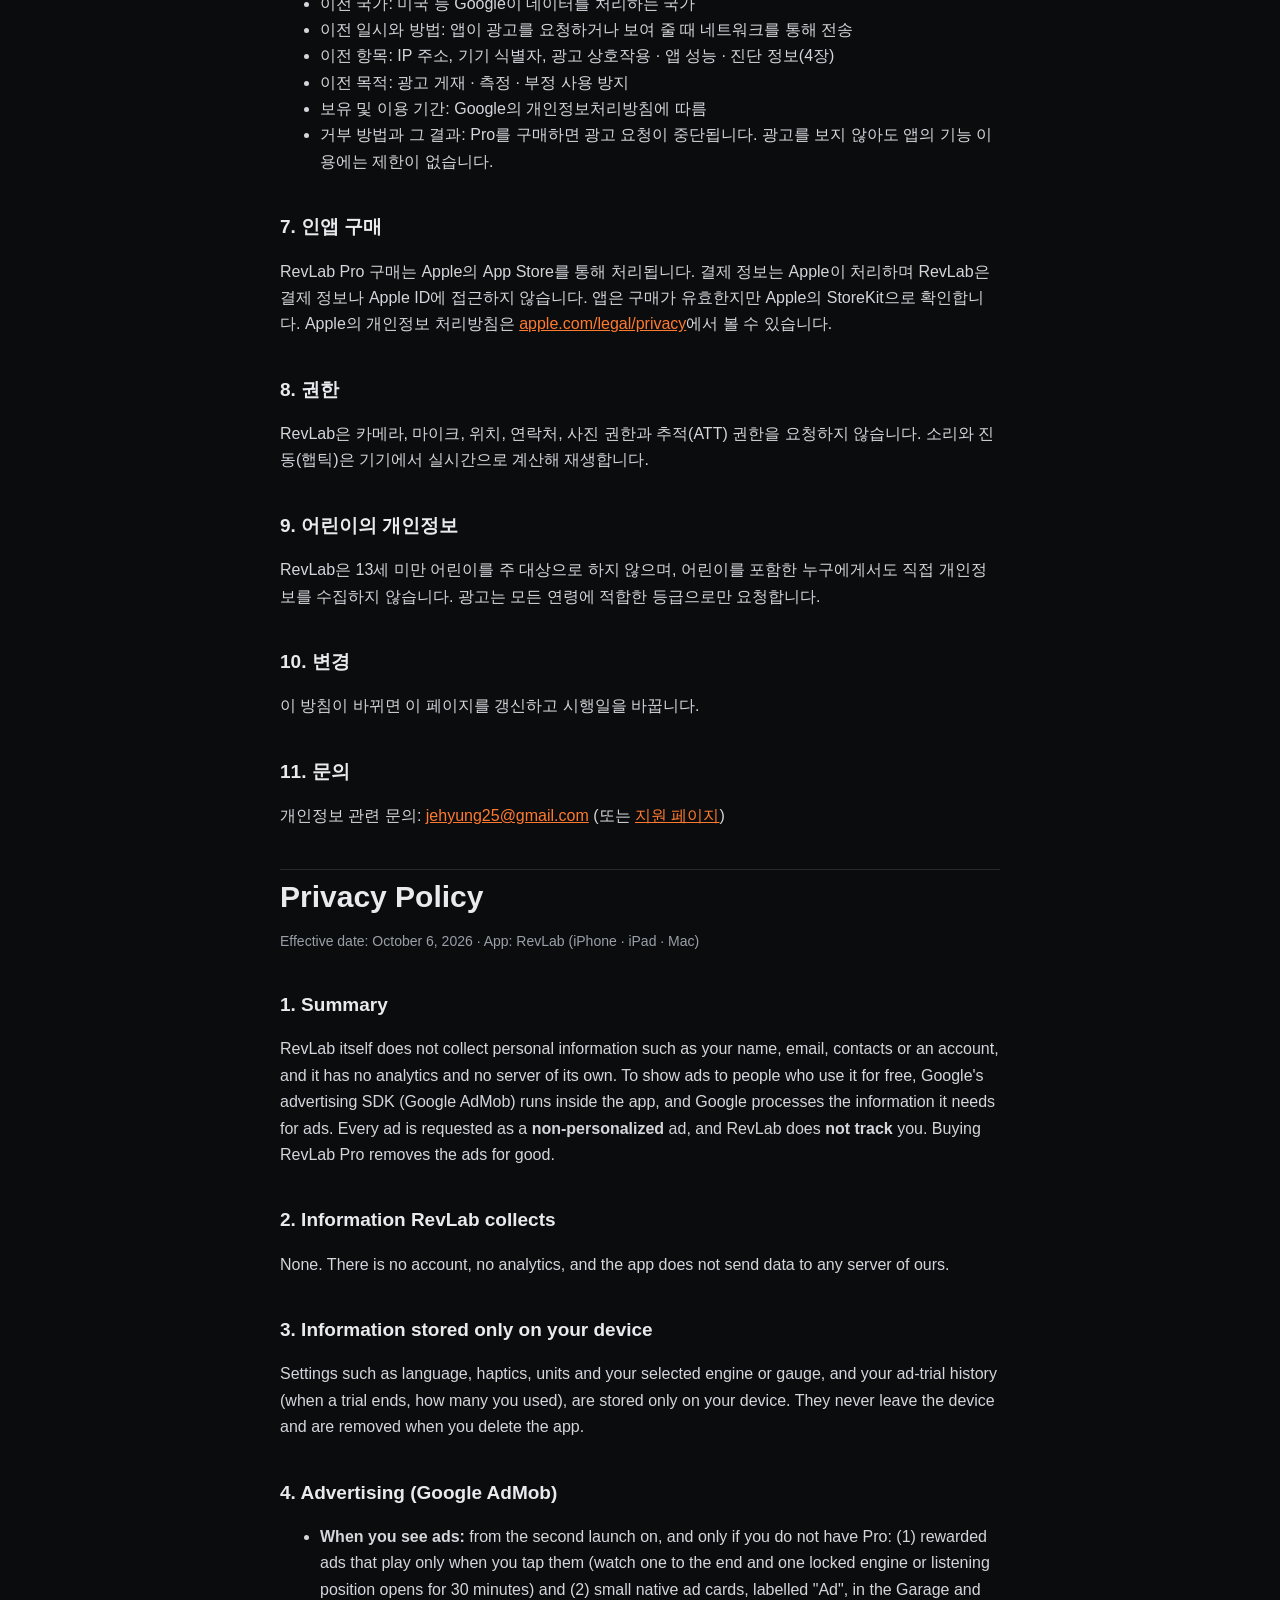
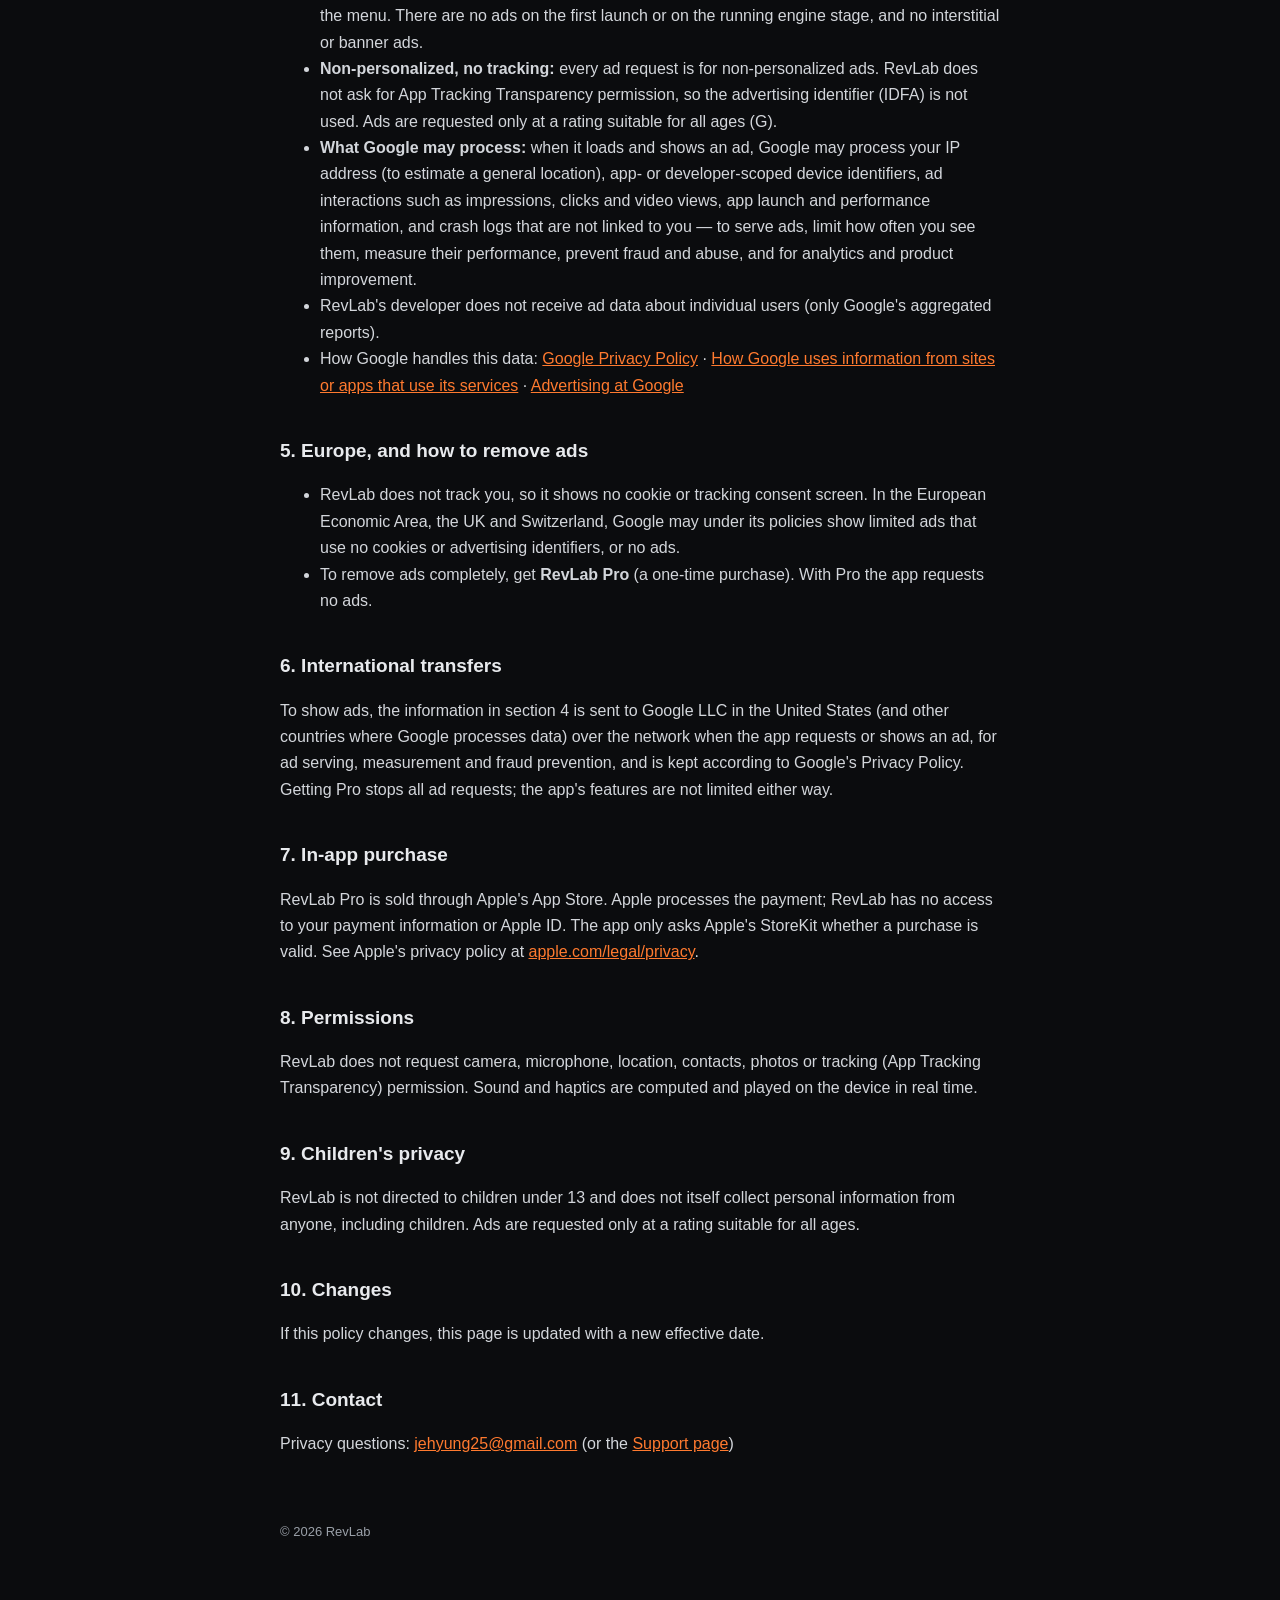
==== commit 9efb9383: "Privacy policy: no consent screen (RevLab does not track), EEA/UK limited ads, Pro removes ads" ====
--- a/privacy.html
+++ b/privacy.html
@@ -14,12 +14,12 @@
   </header>
 
   <h1>개인정보 처리방침</h1>
-  <p class="muted">시행일: 2026년 10월 1일 · 앱: RevLab (iPhone · iPad · Mac)</p>
+  <p class="muted">시행일: 2026년 10월 6일 · 앱: RevLab (iPhone · iPad · Mac)</p>
   <div class="lang"><a href="#ko">한국어</a><a href="#en">English</a></div>
 
   <div id="ko">
     <h2>1. 요약</h2>
-    <p>RevLab 자체는 이름, 이메일, 연락처, 계정 같은 개인정보를 수집하지 않고, 분석 도구나 자체 서버도 없습니다. 무료로 쓰는 분께 광고를 보여 드리기 위해 앱 안에서 Google의 광고 SDK(Google AdMob)와 동의 관리 도구(Google User Messaging Platform)가 동작하며, 광고에 필요한 정보는 Google이 직접 처리합니다. 모든 광고는 <strong>비개인화</strong> 광고로 요청하고, RevLab은 사용자를 <strong>추적하지 않습니다</strong>. RevLab Pro를 구매하면 광고가 영구히 사라집니다.</p>
+    <p>RevLab 자체는 이름, 이메일, 연락처, 계정 같은 개인정보를 수집하지 않고, 분석 도구나 자체 서버도 없습니다. 무료로 쓰는 분께 광고를 보여 드리기 위해 앱 안에서 Google의 광고 SDK(Google AdMob)가 동작하며, 광고에 필요한 정보는 Google이 직접 처리합니다. 모든 광고는 <strong>비개인화</strong> 광고로 요청하고, RevLab은 사용자를 <strong>추적하지 않습니다</strong>. RevLab Pro를 구매하면 광고가 영구히 사라집니다.</p>
     <h2>2. RevLab이 수집하는 정보</h2>
     <p>없습니다. RevLab은 계정 가입이 없고, 분석 도구를 쓰지 않으며, 앱이 개발자의 서버로 데이터를 보내지 않습니다.</p>
     <h2>3. 기기에만 저장되는 정보</h2>
@@ -32,10 +32,9 @@
       <li>RevLab 개발자는 개별 사용자의 광고 데이터를 받지 않습니다(Google이 제공하는 집계 보고서만 봅니다).</li>
       <li>Google의 처리 방식: <a href="https://policies.google.com/privacy">Google 개인정보처리방침</a> · <a href="https://policies.google.com/technologies/partner-sites">파트너의 사이트나 앱을 사용할 때 Google이 데이터를 사용하는 방법</a> · <a href="https://policies.google.com/technologies/ads">Google의 광고</a></li>
     </ul>
-    <h2>5. 동의와 선택을 바꾸는 방법</h2>
+    <h2>5. 유럽 지역과 광고를 없애는 방법</h2>
     <ul>
-      <li>유럽경제지역(EEA) · 영국 · 스위스(그리고 해당되는 미국 일부 주)에서는 광고를 요청하기 <strong>전에</strong> Google의 동의 화면으로 선택을 묻습니다. 동의하지 않아도 앱의 모든 기능을 그대로 쓸 수 있습니다(광고가 제한된 형태로 보이거나 보이지 않을 수 있습니다).</li>
-      <li>선택은 언제든 앱의 <strong>설정 › 정보 › 개인정보 선택</strong>에서 바꿀 수 있습니다(동의가 필요한 지역에서 표시됩니다).</li>
+      <li>RevLab은 사용자를 추적하지 않으므로 쿠키 · 추적 동의 화면을 띄우지 않습니다. 유럽경제지역(EEA) · 영국 · 스위스에서는 Google 정책에 따라 쿠키나 광고 식별자를 쓰지 않는 제한된 형태의 광고가 보이거나, 광고가 보이지 않을 수 있습니다.</li>
       <li>광고를 완전히 없애려면 <strong>RevLab Pro</strong>(1회 구매)를 이용하세요. Pro에서는 광고를 요청하지 않습니다.</li>
     </ul>
     <h2>6. 개인정보의 국외 이전</h2>
@@ -47,7 +46,7 @@
       <li>이전 항목: IP 주소, 기기 식별자, 광고 상호작용 · 앱 성능 · 진단 정보(4장)</li>
       <li>이전 목적: 광고 게재 · 측정 · 부정 사용 방지</li>
       <li>보유 및 이용 기간: Google의 개인정보처리방침에 따름</li>
-      <li>거부 방법과 그 결과: 설정 › 정보 › 개인정보 선택(해당 지역)에서 동의를 거부하거나, Pro를 구매하면 광고 요청이 중단됩니다. 거부해도 앱의 기능 이용에는 제한이 없습니다.</li>
+      <li>거부 방법과 그 결과: Pro를 구매하면 광고 요청이 중단됩니다. 광고를 보지 않아도 앱의 기능 이용에는 제한이 없습니다.</li>
     </ul>
     <h2>7. 인앱 구매</h2>
     <p>RevLab Pro 구매는 Apple의 App Store를 통해 처리됩니다. 결제 정보는 Apple이 처리하며 RevLab은 결제 정보나 Apple ID에 접근하지 않습니다. 앱은 구매가 유효한지만 Apple의 StoreKit으로 확인합니다. Apple의 개인정보 처리방침은 <a href="https://www.apple.com/kr/legal/privacy/">apple.com/legal/privacy</a>에서 볼 수 있습니다.</p>
@@ -63,9 +62,9 @@
 
   <section id="en">
     <h1>Privacy Policy</h1>
-    <p class="muted">Effective date: October 1, 2026 · App: RevLab (iPhone · iPad · Mac)</p>
+    <p class="muted">Effective date: October 6, 2026 · App: RevLab (iPhone · iPad · Mac)</p>
     <h2>1. Summary</h2>
-    <p>RevLab itself does not collect personal information such as your name, email, contacts or an account, and it has no analytics and no server of its own. To show ads to people who use it for free, Google's advertising SDK (Google AdMob) and consent tool (Google User Messaging Platform) run inside the app, and Google processes the information it needs for ads. Every ad is requested as a <strong>non-personalized</strong> ad, and RevLab does <strong>not track</strong> you. Buying RevLab Pro removes the ads for good.</p>
+    <p>RevLab itself does not collect personal information such as your name, email, contacts or an account, and it has no analytics and no server of its own. To show ads to people who use it for free, Google's advertising SDK (Google AdMob) runs inside the app, and Google processes the information it needs for ads. Every ad is requested as a <strong>non-personalized</strong> ad, and RevLab does <strong>not track</strong> you. Buying RevLab Pro removes the ads for good.</p>
     <h2>2. Information RevLab collects</h2>
     <p>None. There is no account, no analytics, and the app does not send data to any server of ours.</p>
     <h2>3. Information stored only on your device</h2>
@@ -78,14 +77,13 @@
       <li>RevLab's developer does not receive ad data about individual users (only Google's aggregated reports).</li>
       <li>How Google handles this data: <a href="https://policies.google.com/privacy">Google Privacy Policy</a> · <a href="https://policies.google.com/technologies/partner-sites">How Google uses information from sites or apps that use its services</a> · <a href="https://policies.google.com/technologies/ads">Advertising at Google</a></li>
     </ul>
-    <h2>5. Your consent and how to change it</h2>
+    <h2>5. Europe, and how to remove ads</h2>
     <ul>
-      <li>In the European Economic Area, the UK and Switzerland (and in US states where it applies) Google's consent screen asks for your choice <strong>before</strong> any ad is requested. You can use every feature of the app whatever you choose (ads may then be limited or not shown).</li>
-      <li>You can change your choice at any time in the app under <strong>Settings › About › Privacy choices</strong> (shown where consent applies).</li>
+      <li>RevLab does not track you, so it shows no cookie or tracking consent screen. In the European Economic Area, the UK and Switzerland, Google may under its policies show limited ads that use no cookies or advertising identifiers, or no ads.</li>
       <li>To remove ads completely, get <strong>RevLab Pro</strong> (a one-time purchase). With Pro the app requests no ads.</li>
     </ul>
     <h2>6. International transfers</h2>
-    <p>To show ads, the information in section 4 is sent to Google LLC in the United States (and other countries where Google processes data) over the network when the app requests or shows an ad, for ad serving, measurement and fraud prevention, and is kept according to Google's Privacy Policy. You can refuse through Settings › About › Privacy choices (where consent applies) or by getting Pro; the app's features are not limited either way.</p>
+    <p>To show ads, the information in section 4 is sent to Google LLC in the United States (and other countries where Google processes data) over the network when the app requests or shows an ad, for ad serving, measurement and fraud prevention, and is kept according to Google's Privacy Policy. Getting Pro stops all ad requests; the app's features are not limited either way.</p>
     <h2>7. In-app purchase</h2>
     <p>RevLab Pro is sold through Apple's App Store. Apple processes the payment; RevLab has no access to your payment information or Apple ID. The app only asks Apple's StoreKit whether a purchase is valid. See Apple's privacy policy at <a href="https://www.apple.com/legal/privacy/">apple.com/legal/privacy</a>.</p>
     <h2>8. Permissions</h2>
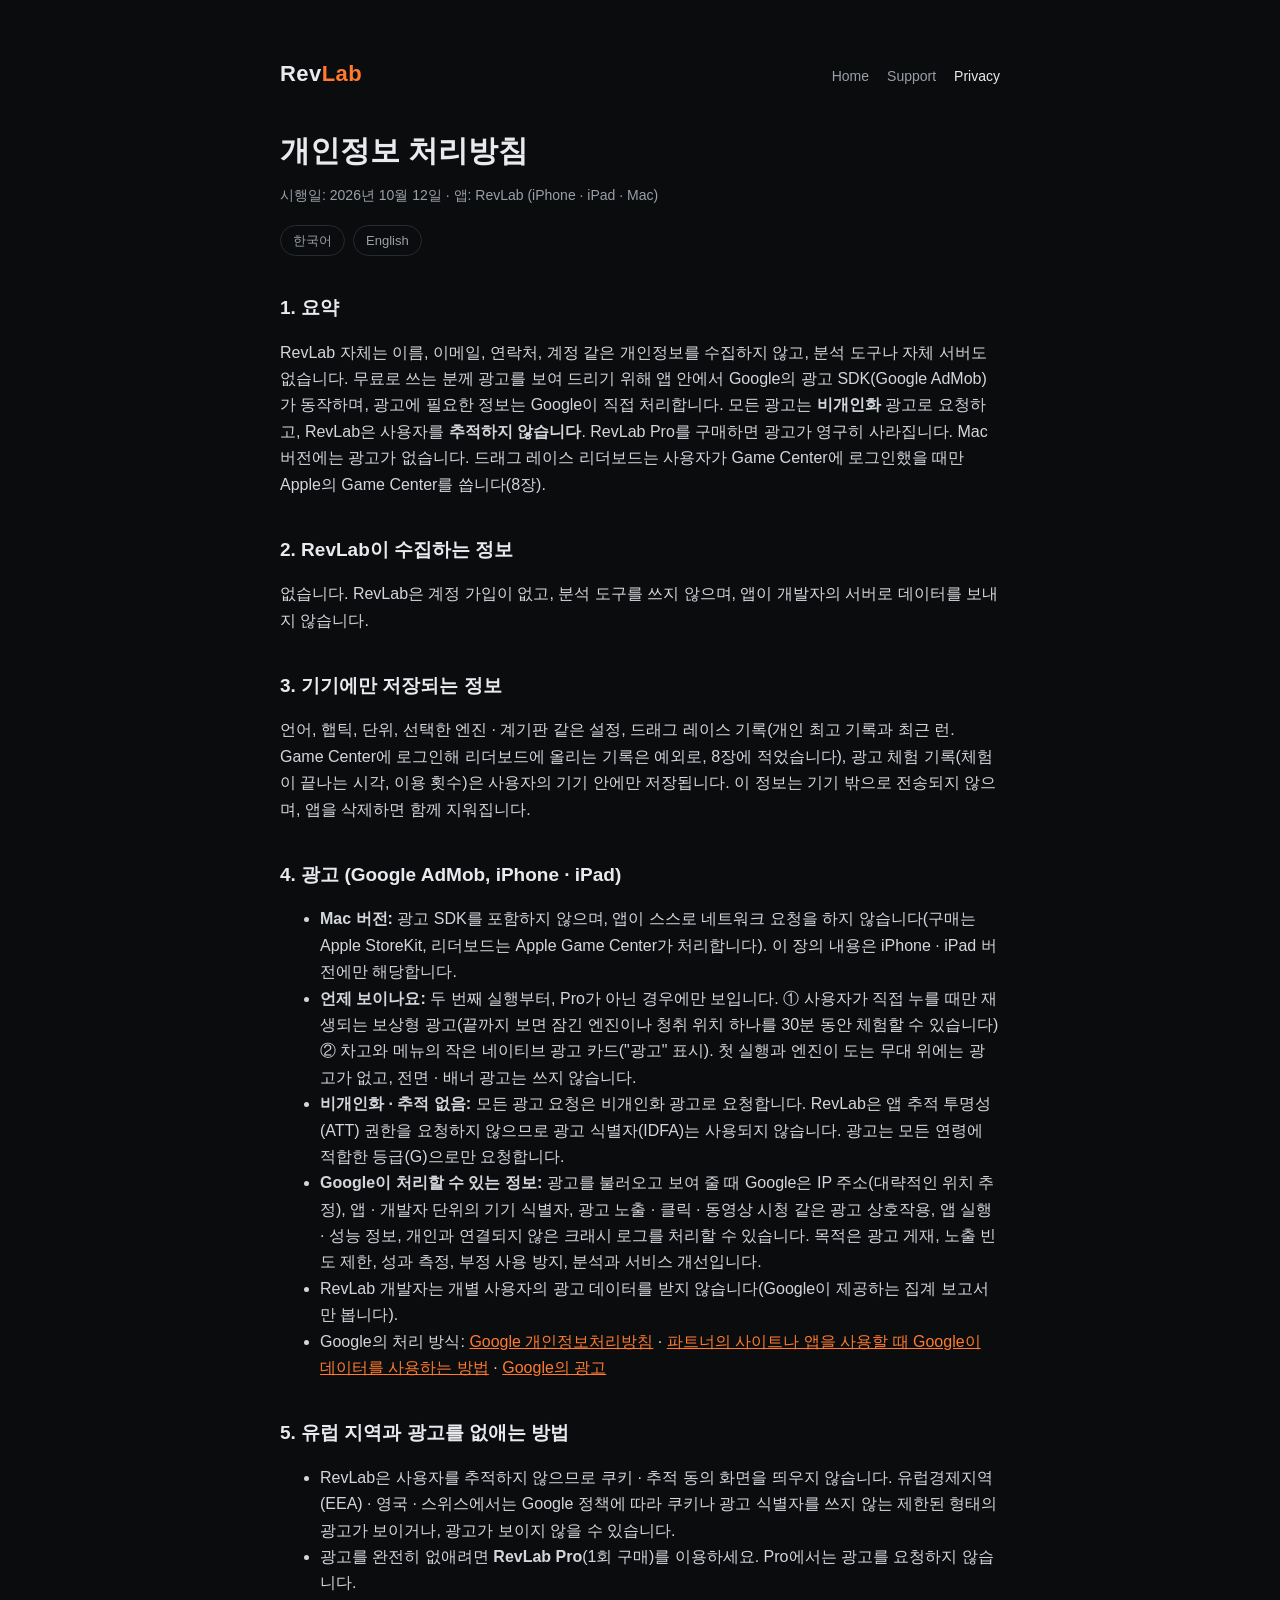
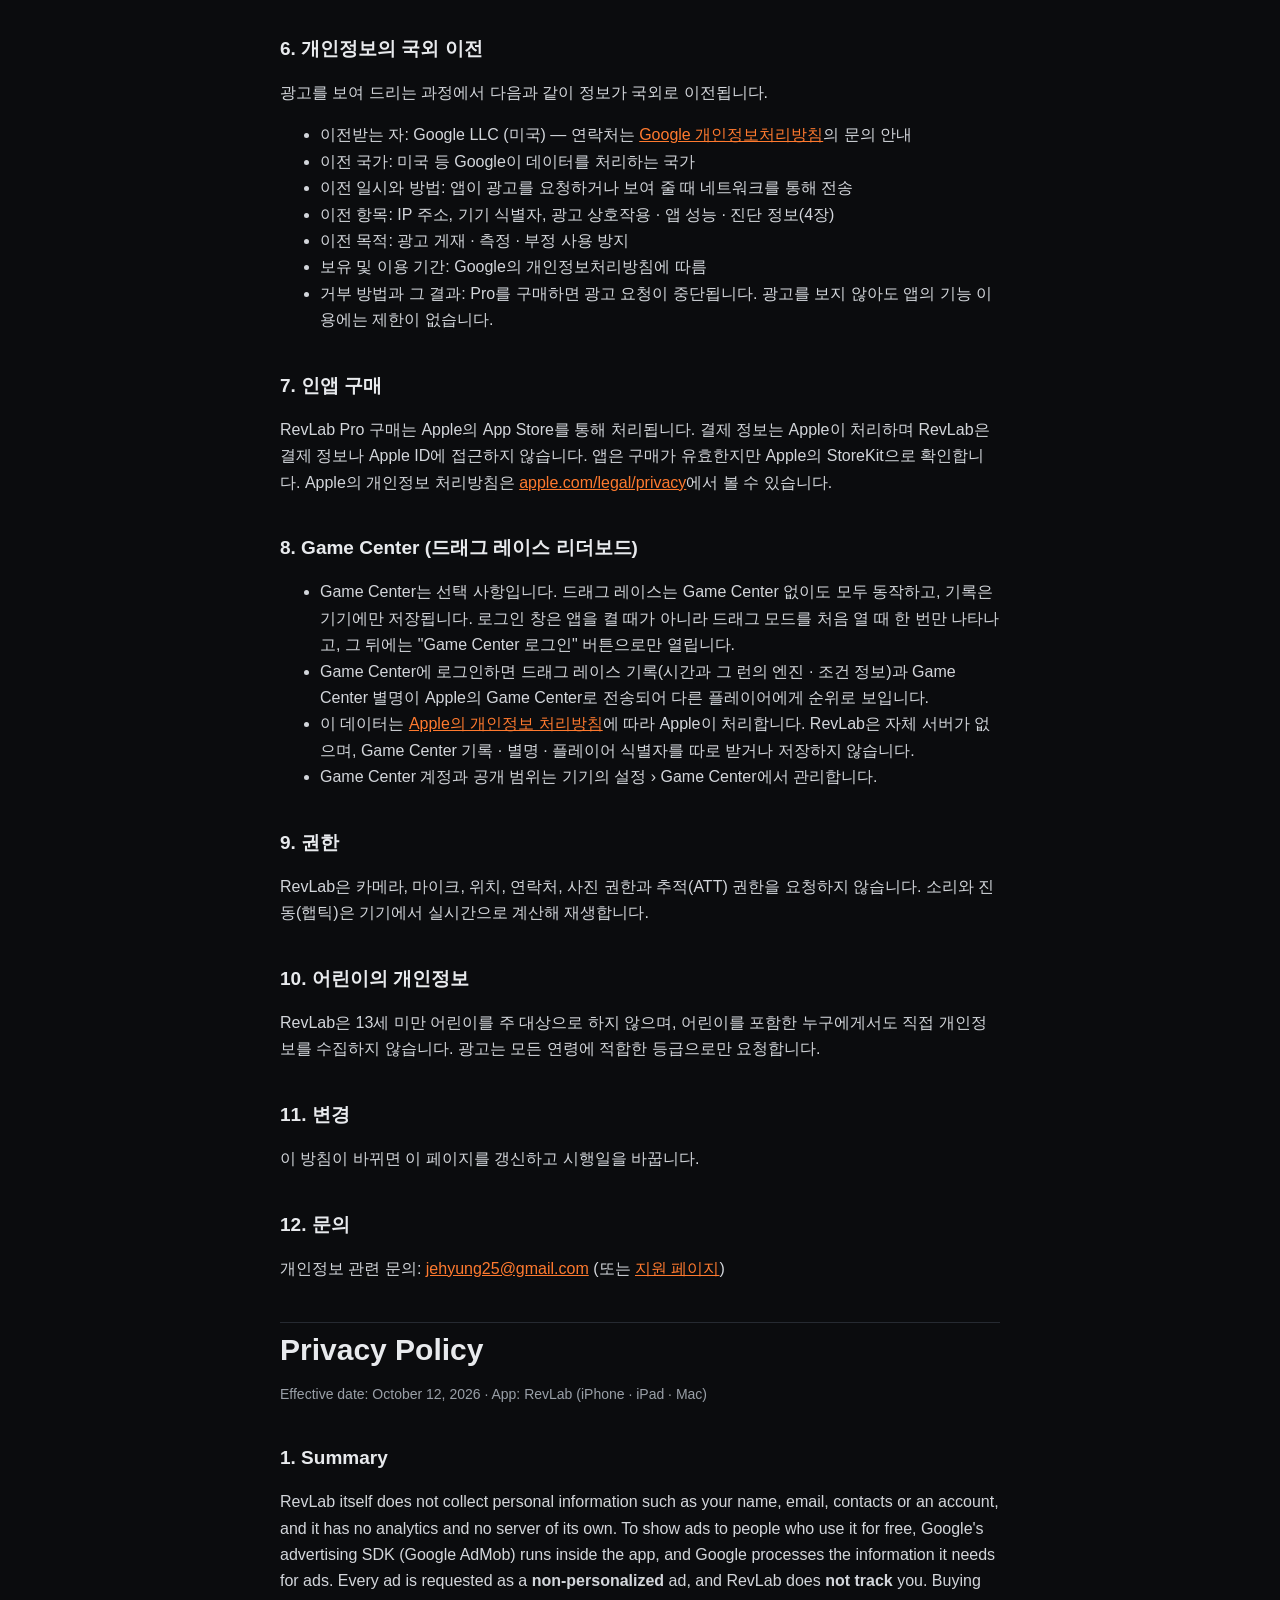
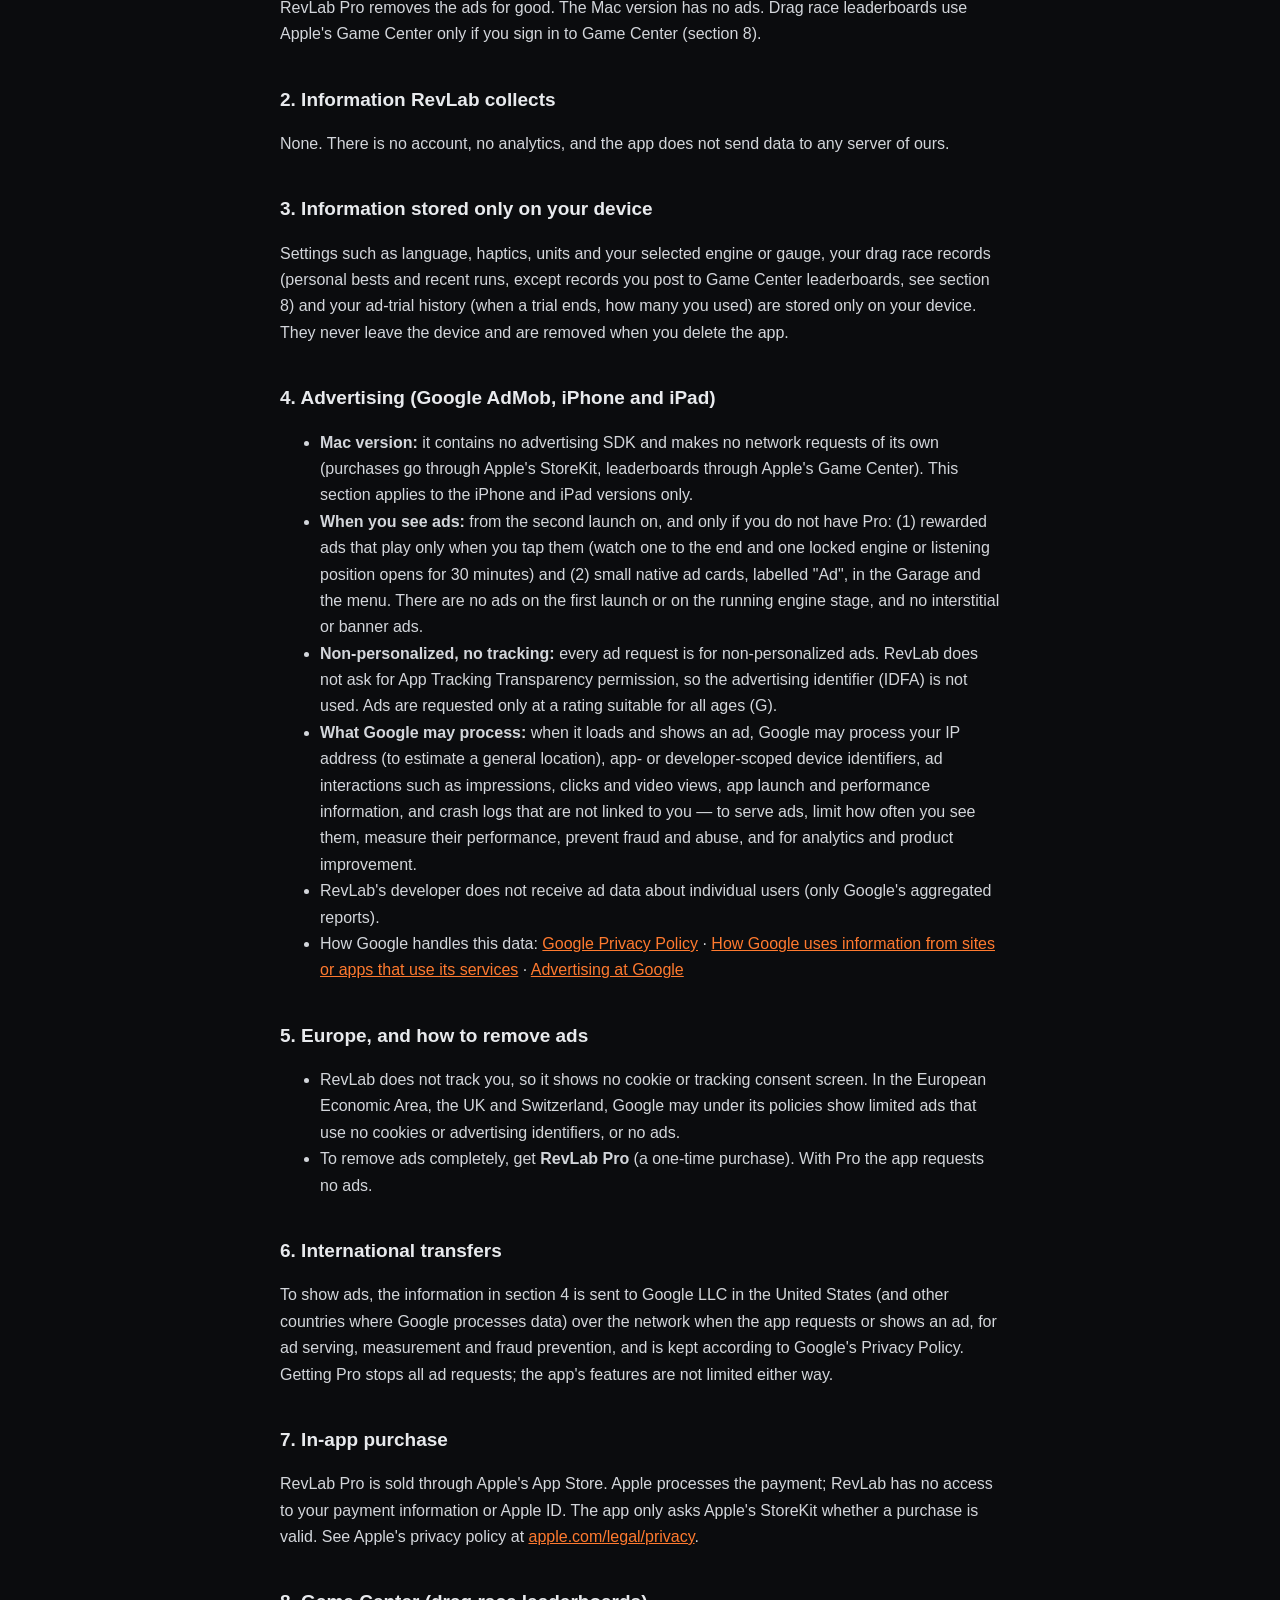
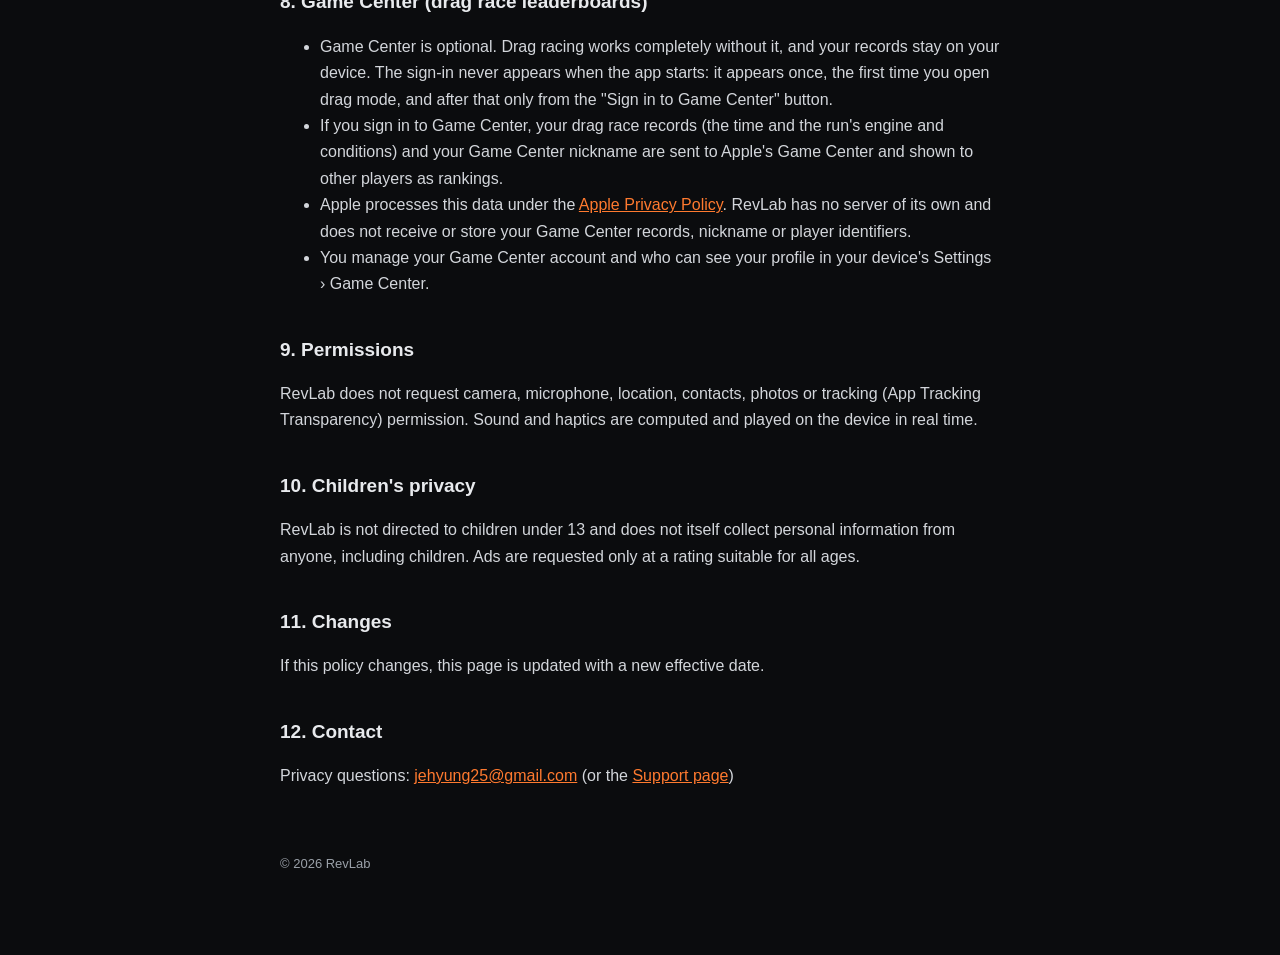
==== commit 70b20454: "Privacy policy 1.5: Game Center section (optional; records and nickname go to Apple's Game Center, p" ====
--- a/privacy.html
+++ b/privacy.html
@@ -14,18 +14,19 @@
   </header>
 
   <h1>개인정보 처리방침</h1>
-  <p class="muted">시행일: 2026년 10월 6일 · 앱: RevLab (iPhone · iPad · Mac)</p>
+  <p class="muted">시행일: 2026년 10월 12일 · 앱: RevLab (iPhone · iPad · Mac)</p>
   <div class="lang"><a href="#ko">한국어</a><a href="#en">English</a></div>
 
   <div id="ko">
     <h2>1. 요약</h2>
-    <p>RevLab 자체는 이름, 이메일, 연락처, 계정 같은 개인정보를 수집하지 않고, 분석 도구나 자체 서버도 없습니다. 무료로 쓰는 분께 광고를 보여 드리기 위해 앱 안에서 Google의 광고 SDK(Google AdMob)가 동작하며, 광고에 필요한 정보는 Google이 직접 처리합니다. 모든 광고는 <strong>비개인화</strong> 광고로 요청하고, RevLab은 사용자를 <strong>추적하지 않습니다</strong>. RevLab Pro를 구매하면 광고가 영구히 사라집니다.</p>
+    <p>RevLab 자체는 이름, 이메일, 연락처, 계정 같은 개인정보를 수집하지 않고, 분석 도구나 자체 서버도 없습니다. 무료로 쓰는 분께 광고를 보여 드리기 위해 앱 안에서 Google의 광고 SDK(Google AdMob)가 동작하며, 광고에 필요한 정보는 Google이 직접 처리합니다. 모든 광고는 <strong>비개인화</strong> 광고로 요청하고, RevLab은 사용자를 <strong>추적하지 않습니다</strong>. RevLab Pro를 구매하면 광고가 영구히 사라집니다. Mac 버전에는 광고가 없습니다. 드래그 레이스 리더보드는 사용자가 Game Center에 로그인했을 때만 Apple의 Game Center를 씁니다(8장).</p>
     <h2>2. RevLab이 수집하는 정보</h2>
     <p>없습니다. RevLab은 계정 가입이 없고, 분석 도구를 쓰지 않으며, 앱이 개발자의 서버로 데이터를 보내지 않습니다.</p>
     <h2>3. 기기에만 저장되는 정보</h2>
-    <p>언어, 햅틱, 단위, 선택한 엔진 · 계기판 같은 설정과 광고 체험 기록(체험이 끝나는 시각, 이용 횟수)은 사용자의 기기 안에만 저장됩니다. 이 정보는 기기 밖으로 전송되지 않으며, 앱을 삭제하면 함께 지워집니다.</p>
-    <h2>4. 광고 (Google AdMob)</h2>
+    <p>언어, 햅틱, 단위, 선택한 엔진 · 계기판 같은 설정, 드래그 레이스 기록(개인 최고 기록과 최근 런. Game Center에 로그인해 리더보드에 올리는 기록은 예외로, 8장에 적었습니다), 광고 체험 기록(체험이 끝나는 시각, 이용 횟수)은 사용자의 기기 안에만 저장됩니다. 이 정보는 기기 밖으로 전송되지 않으며, 앱을 삭제하면 함께 지워집니다.</p>
+    <h2>4. 광고 (Google AdMob, iPhone · iPad)</h2>
     <ul>
+      <li><strong>Mac 버전:</strong> 광고 SDK를 포함하지 않으며, 앱이 스스로 네트워크 요청을 하지 않습니다(구매는 Apple StoreKit, 리더보드는 Apple Game Center가 처리합니다). 이 장의 내용은 iPhone · iPad 버전에만 해당합니다.</li>
       <li><strong>언제 보이나요:</strong> 두 번째 실행부터, Pro가 아닌 경우에만 보입니다. ① 사용자가 직접 누를 때만 재생되는 보상형 광고(끝까지 보면 잠긴 엔진이나 청취 위치 하나를 30분 동안 체험할 수 있습니다) ② 차고와 메뉴의 작은 네이티브 광고 카드("광고" 표시). 첫 실행과 엔진이 도는 무대 위에는 광고가 없고, 전면 · 배너 광고는 쓰지 않습니다.</li>
       <li><strong>비개인화 · 추적 없음:</strong> 모든 광고 요청은 비개인화 광고로 요청합니다. RevLab은 앱 추적 투명성(ATT) 권한을 요청하지 않으므로 광고 식별자(IDFA)는 사용되지 않습니다. 광고는 모든 연령에 적합한 등급(G)으로만 요청합니다.</li>
       <li><strong>Google이 처리할 수 있는 정보:</strong> 광고를 불러오고 보여 줄 때 Google은 IP 주소(대략적인 위치 추정), 앱 · 개발자 단위의 기기 식별자, 광고 노출 · 클릭 · 동영상 시청 같은 광고 상호작용, 앱 실행 · 성능 정보, 개인과 연결되지 않은 크래시 로그를 처리할 수 있습니다. 목적은 광고 게재, 노출 빈도 제한, 성과 측정, 부정 사용 방지, 분석과 서비스 개선입니다.</li>
@@ -50,27 +51,35 @@
     </ul>
     <h2>7. 인앱 구매</h2>
     <p>RevLab Pro 구매는 Apple의 App Store를 통해 처리됩니다. 결제 정보는 Apple이 처리하며 RevLab은 결제 정보나 Apple ID에 접근하지 않습니다. 앱은 구매가 유효한지만 Apple의 StoreKit으로 확인합니다. Apple의 개인정보 처리방침은 <a href="https://www.apple.com/kr/legal/privacy/">apple.com/legal/privacy</a>에서 볼 수 있습니다.</p>
-    <h2>8. 권한</h2>
+    <h2>8. Game Center (드래그 레이스 리더보드)</h2>
+    <ul>
+      <li>Game Center는 선택 사항입니다. 드래그 레이스는 Game Center 없이도 모두 동작하고, 기록은 기기에만 저장됩니다. 로그인 창은 앱을 켤 때가 아니라 드래그 모드를 처음 열 때 한 번만 나타나고, 그 뒤에는 "Game Center 로그인" 버튼으로만 열립니다.</li>
+      <li>Game Center에 로그인하면 드래그 레이스 기록(시간과 그 런의 엔진 · 조건 정보)과 Game Center 별명이 Apple의 Game Center로 전송되어 다른 플레이어에게 순위로 보입니다.</li>
+      <li>이 데이터는 <a href="https://www.apple.com/kr/legal/privacy/">Apple의 개인정보 처리방침</a>에 따라 Apple이 처리합니다. RevLab은 자체 서버가 없으며, Game Center 기록 · 별명 · 플레이어 식별자를 따로 받거나 저장하지 않습니다.</li>
+      <li>Game Center 계정과 공개 범위는 기기의 설정 › Game Center에서 관리합니다.</li>
+    </ul>
+    <h2>9. 권한</h2>
     <p>RevLab은 카메라, 마이크, 위치, 연락처, 사진 권한과 추적(ATT) 권한을 요청하지 않습니다. 소리와 진동(햅틱)은 기기에서 실시간으로 계산해 재생합니다.</p>
-    <h2>9. 어린이의 개인정보</h2>
+    <h2>10. 어린이의 개인정보</h2>
     <p>RevLab은 13세 미만 어린이를 주 대상으로 하지 않으며, 어린이를 포함한 누구에게서도 직접 개인정보를 수집하지 않습니다. 광고는 모든 연령에 적합한 등급으로만 요청합니다.</p>
-    <h2>10. 변경</h2>
+    <h2>11. 변경</h2>
     <p>이 방침이 바뀌면 이 페이지를 갱신하고 시행일을 바꿉니다.</p>
-    <h2>11. 문의</h2>
+    <h2>12. 문의</h2>
     <p>개인정보 관련 문의: <a href="mailto:jehyung25@gmail.com">jehyung25@gmail.com</a> (또는 <a href="support.html">지원 페이지</a>)</p>
   </div>
 
   <section id="en">
     <h1>Privacy Policy</h1>
-    <p class="muted">Effective date: October 6, 2026 · App: RevLab (iPhone · iPad · Mac)</p>
+    <p class="muted">Effective date: October 12, 2026 · App: RevLab (iPhone · iPad · Mac)</p>
     <h2>1. Summary</h2>
-    <p>RevLab itself does not collect personal information such as your name, email, contacts or an account, and it has no analytics and no server of its own. To show ads to people who use it for free, Google's advertising SDK (Google AdMob) runs inside the app, and Google processes the information it needs for ads. Every ad is requested as a <strong>non-personalized</strong> ad, and RevLab does <strong>not track</strong> you. Buying RevLab Pro removes the ads for good.</p>
+    <p>RevLab itself does not collect personal information such as your name, email, contacts or an account, and it has no analytics and no server of its own. To show ads to people who use it for free, Google's advertising SDK (Google AdMob) runs inside the app, and Google processes the information it needs for ads. Every ad is requested as a <strong>non-personalized</strong> ad, and RevLab does <strong>not track</strong> you. Buying RevLab Pro removes the ads for good. The Mac version has no ads. Drag race leaderboards use Apple's Game Center only if you sign in to Game Center (section 8).</p>
     <h2>2. Information RevLab collects</h2>
     <p>None. There is no account, no analytics, and the app does not send data to any server of ours.</p>
     <h2>3. Information stored only on your device</h2>
-    <p>Settings such as language, haptics, units and your selected engine or gauge, and your ad-trial history (when a trial ends, how many you used), are stored only on your device. They never leave the device and are removed when you delete the app.</p>
-    <h2>4. Advertising (Google AdMob)</h2>
+    <p>Settings such as language, haptics, units and your selected engine or gauge, your drag race records (personal bests and recent runs, except records you post to Game Center leaderboards, see section 8) and your ad-trial history (when a trial ends, how many you used) are stored only on your device. They never leave the device and are removed when you delete the app.</p>
+    <h2>4. Advertising (Google AdMob, iPhone and iPad)</h2>
     <ul>
+      <li><strong>Mac version:</strong> it contains no advertising SDK and makes no network requests of its own (purchases go through Apple's StoreKit, leaderboards through Apple's Game Center). This section applies to the iPhone and iPad versions only.</li>
       <li><strong>When you see ads:</strong> from the second launch on, and only if you do not have Pro: (1) rewarded ads that play only when you tap them (watch one to the end and one locked engine or listening position opens for 30 minutes) and (2) small native ad cards, labelled "Ad", in the Garage and the menu. There are no ads on the first launch or on the running engine stage, and no interstitial or banner ads.</li>
       <li><strong>Non-personalized, no tracking:</strong> every ad request is for non-personalized ads. RevLab does not ask for App Tracking Transparency permission, so the advertising identifier (IDFA) is not used. Ads are requested only at a rating suitable for all ages (G).</li>
       <li><strong>What Google may process:</strong> when it loads and shows an ad, Google may process your IP address (to estimate a general location), app- or developer-scoped device identifiers, ad interactions such as impressions, clicks and video views, app launch and performance information, and crash logs that are not linked to you — to serve ads, limit how often you see them, measure their performance, prevent fraud and abuse, and for analytics and product improvement.</li>
@@ -86,13 +95,20 @@
     <p>To show ads, the information in section 4 is sent to Google LLC in the United States (and other countries where Google processes data) over the network when the app requests or shows an ad, for ad serving, measurement and fraud prevention, and is kept according to Google's Privacy Policy. Getting Pro stops all ad requests; the app's features are not limited either way.</p>
     <h2>7. In-app purchase</h2>
     <p>RevLab Pro is sold through Apple's App Store. Apple processes the payment; RevLab has no access to your payment information or Apple ID. The app only asks Apple's StoreKit whether a purchase is valid. See Apple's privacy policy at <a href="https://www.apple.com/legal/privacy/">apple.com/legal/privacy</a>.</p>
-    <h2>8. Permissions</h2>
+    <h2>8. Game Center (drag race leaderboards)</h2>
+    <ul>
+      <li>Game Center is optional. Drag racing works completely without it, and your records stay on your device. The sign-in never appears when the app starts: it appears once, the first time you open drag mode, and after that only from the "Sign in to Game Center" button.</li>
+      <li>If you sign in to Game Center, your drag race records (the time and the run's engine and conditions) and your Game Center nickname are sent to Apple's Game Center and shown to other players as rankings.</li>
+      <li>Apple processes this data under the <a href="https://www.apple.com/legal/privacy/">Apple Privacy Policy</a>. RevLab has no server of its own and does not receive or store your Game Center records, nickname or player identifiers.</li>
+      <li>You manage your Game Center account and who can see your profile in your device's Settings › Game Center.</li>
+    </ul>
+    <h2>9. Permissions</h2>
     <p>RevLab does not request camera, microphone, location, contacts, photos or tracking (App Tracking Transparency) permission. Sound and haptics are computed and played on the device in real time.</p>
-    <h2>9. Children's privacy</h2>
+    <h2>10. Children's privacy</h2>
     <p>RevLab is not directed to children under 13 and does not itself collect personal information from anyone, including children. Ads are requested only at a rating suitable for all ages.</p>
-    <h2>10. Changes</h2>
+    <h2>11. Changes</h2>
     <p>If this policy changes, this page is updated with a new effective date.</p>
-    <h2>11. Contact</h2>
+    <h2>12. Contact</h2>
     <p>Privacy questions: <a href="mailto:jehyung25@gmail.com">jehyung25@gmail.com</a> (or the <a href="support.html">Support page</a>)</p>
   </section>
 
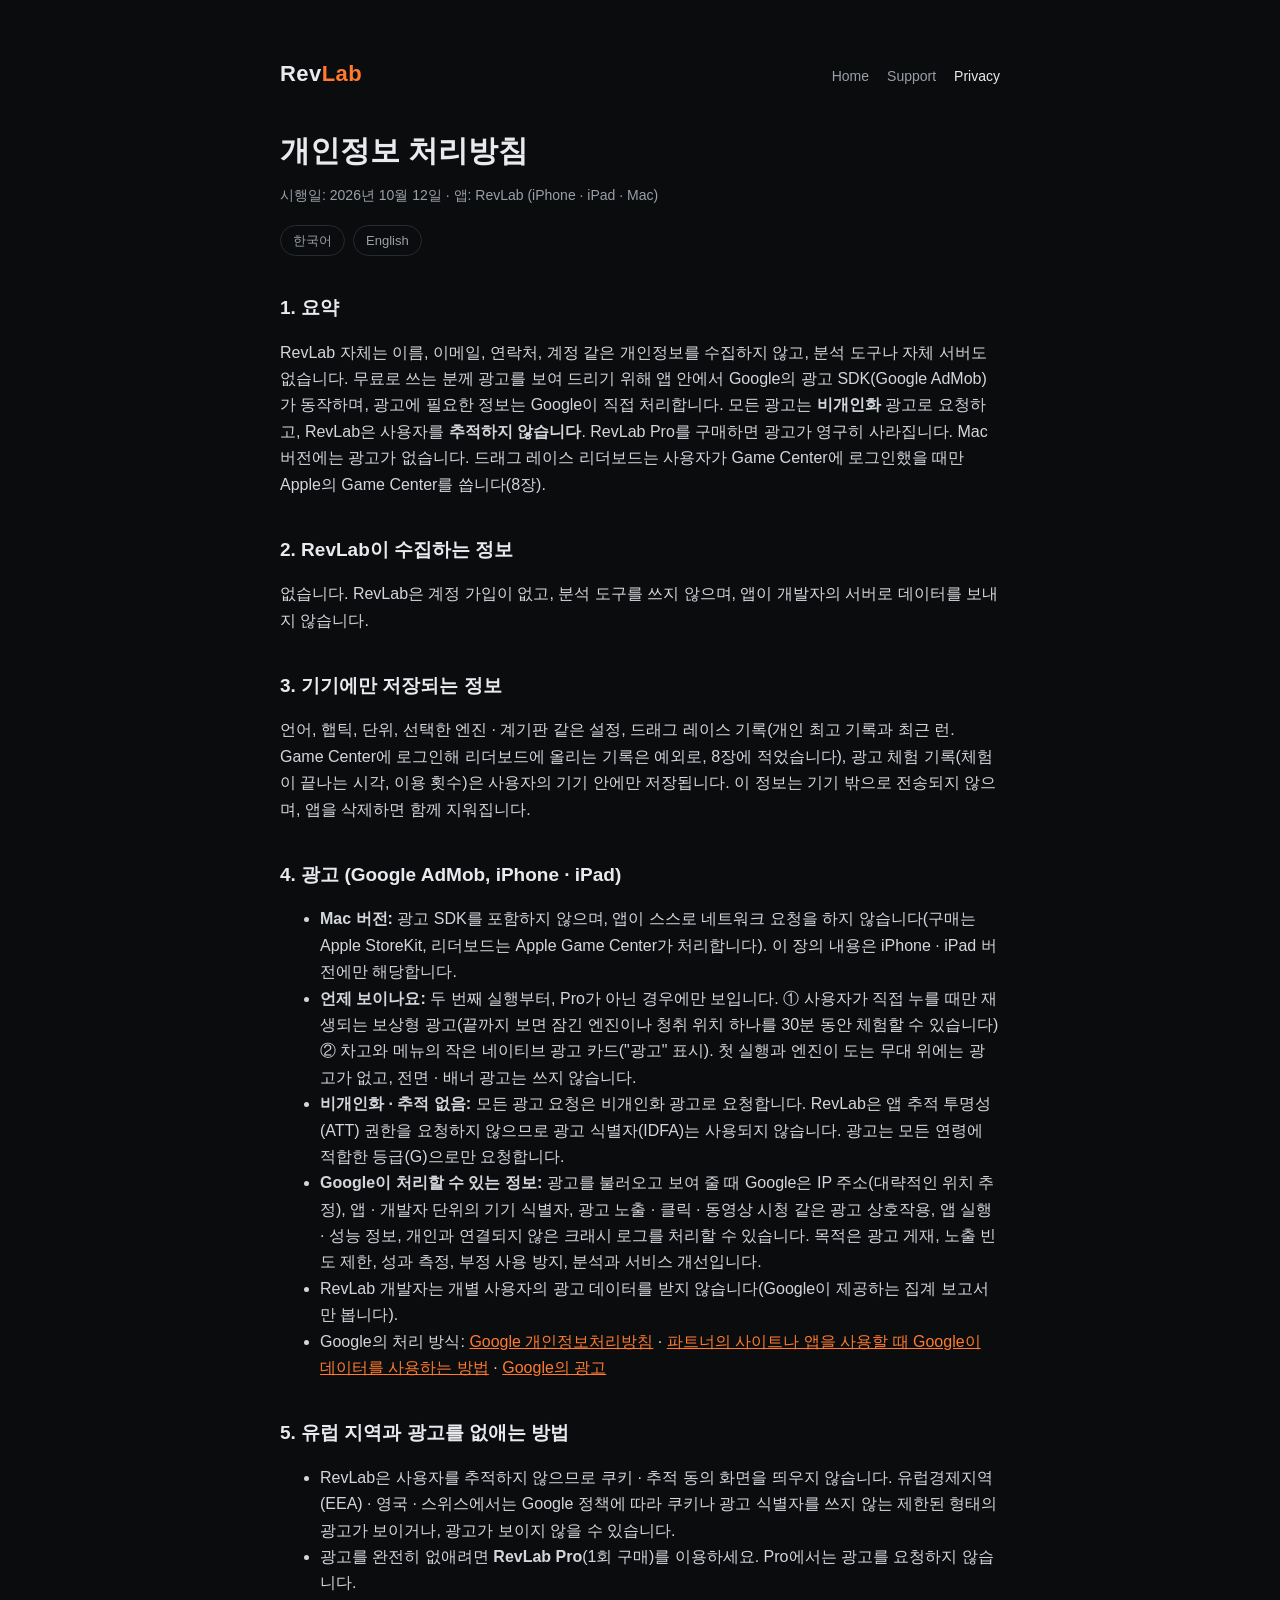
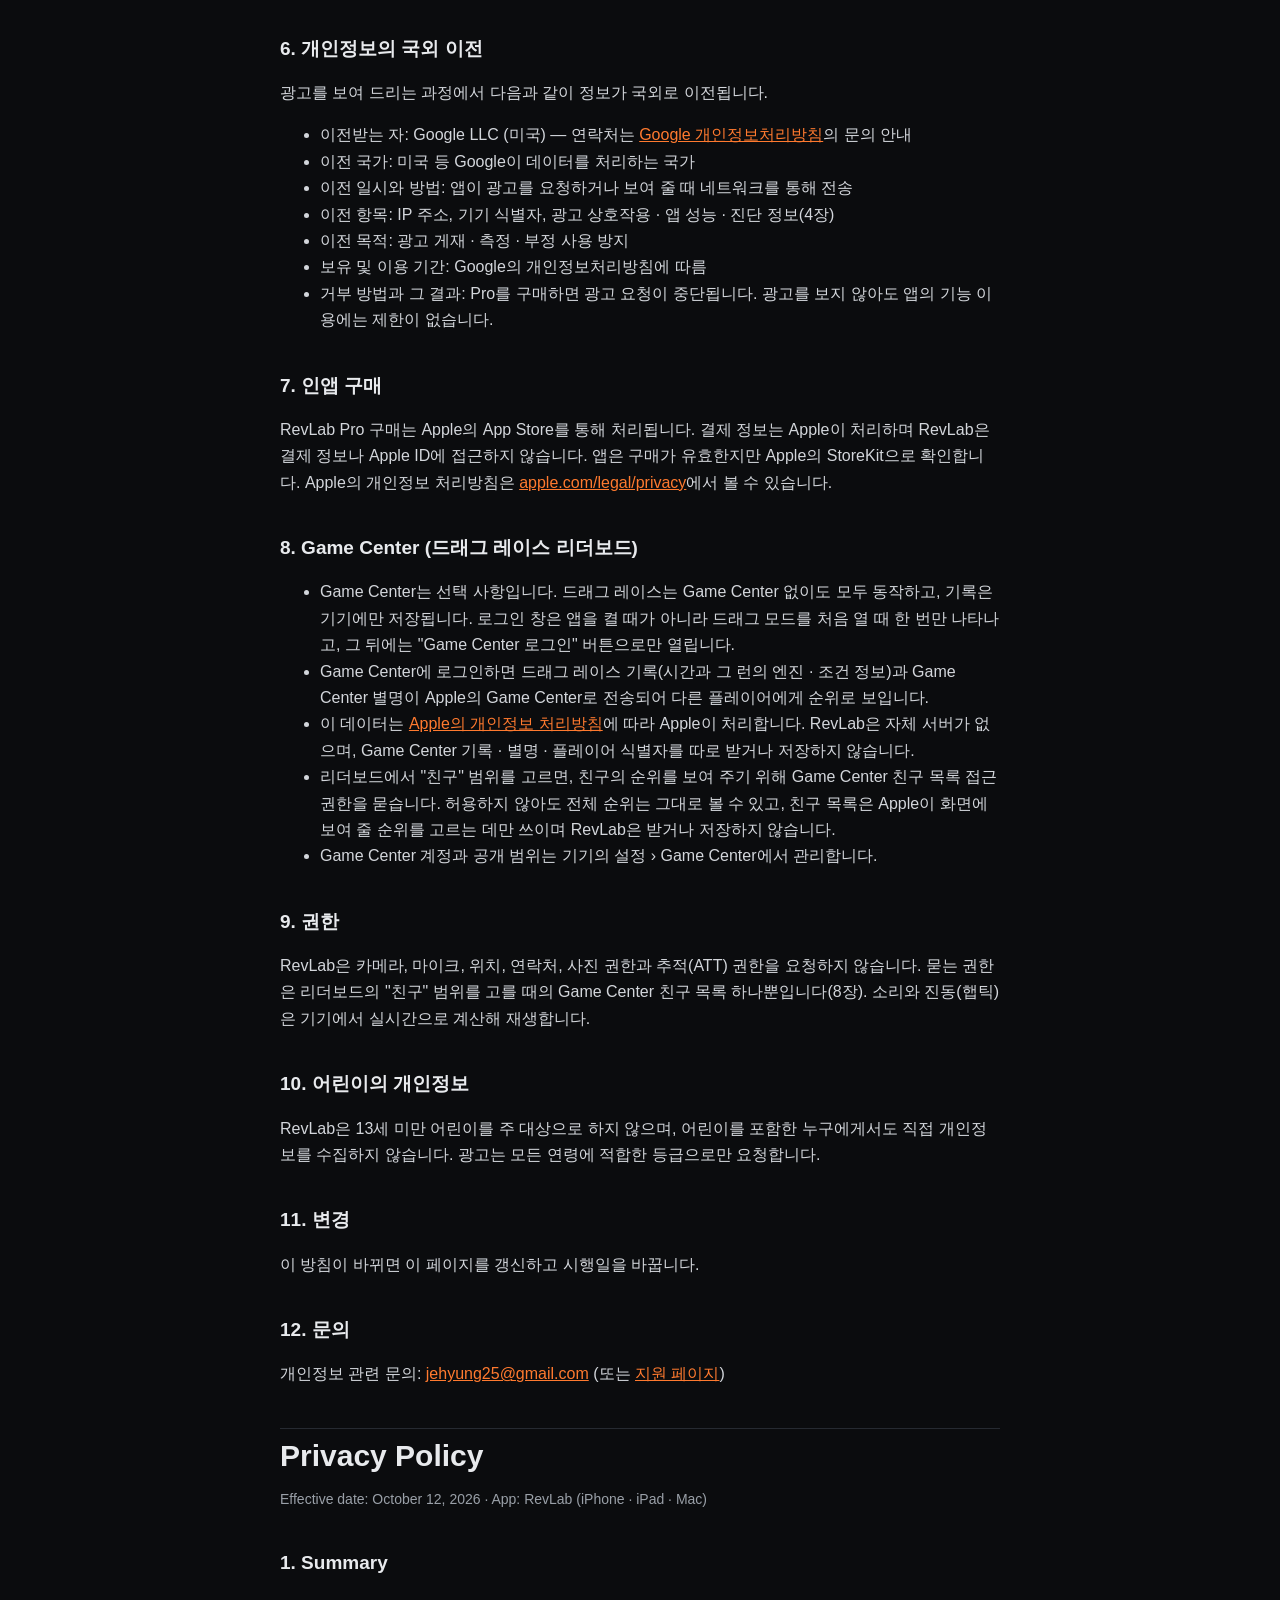
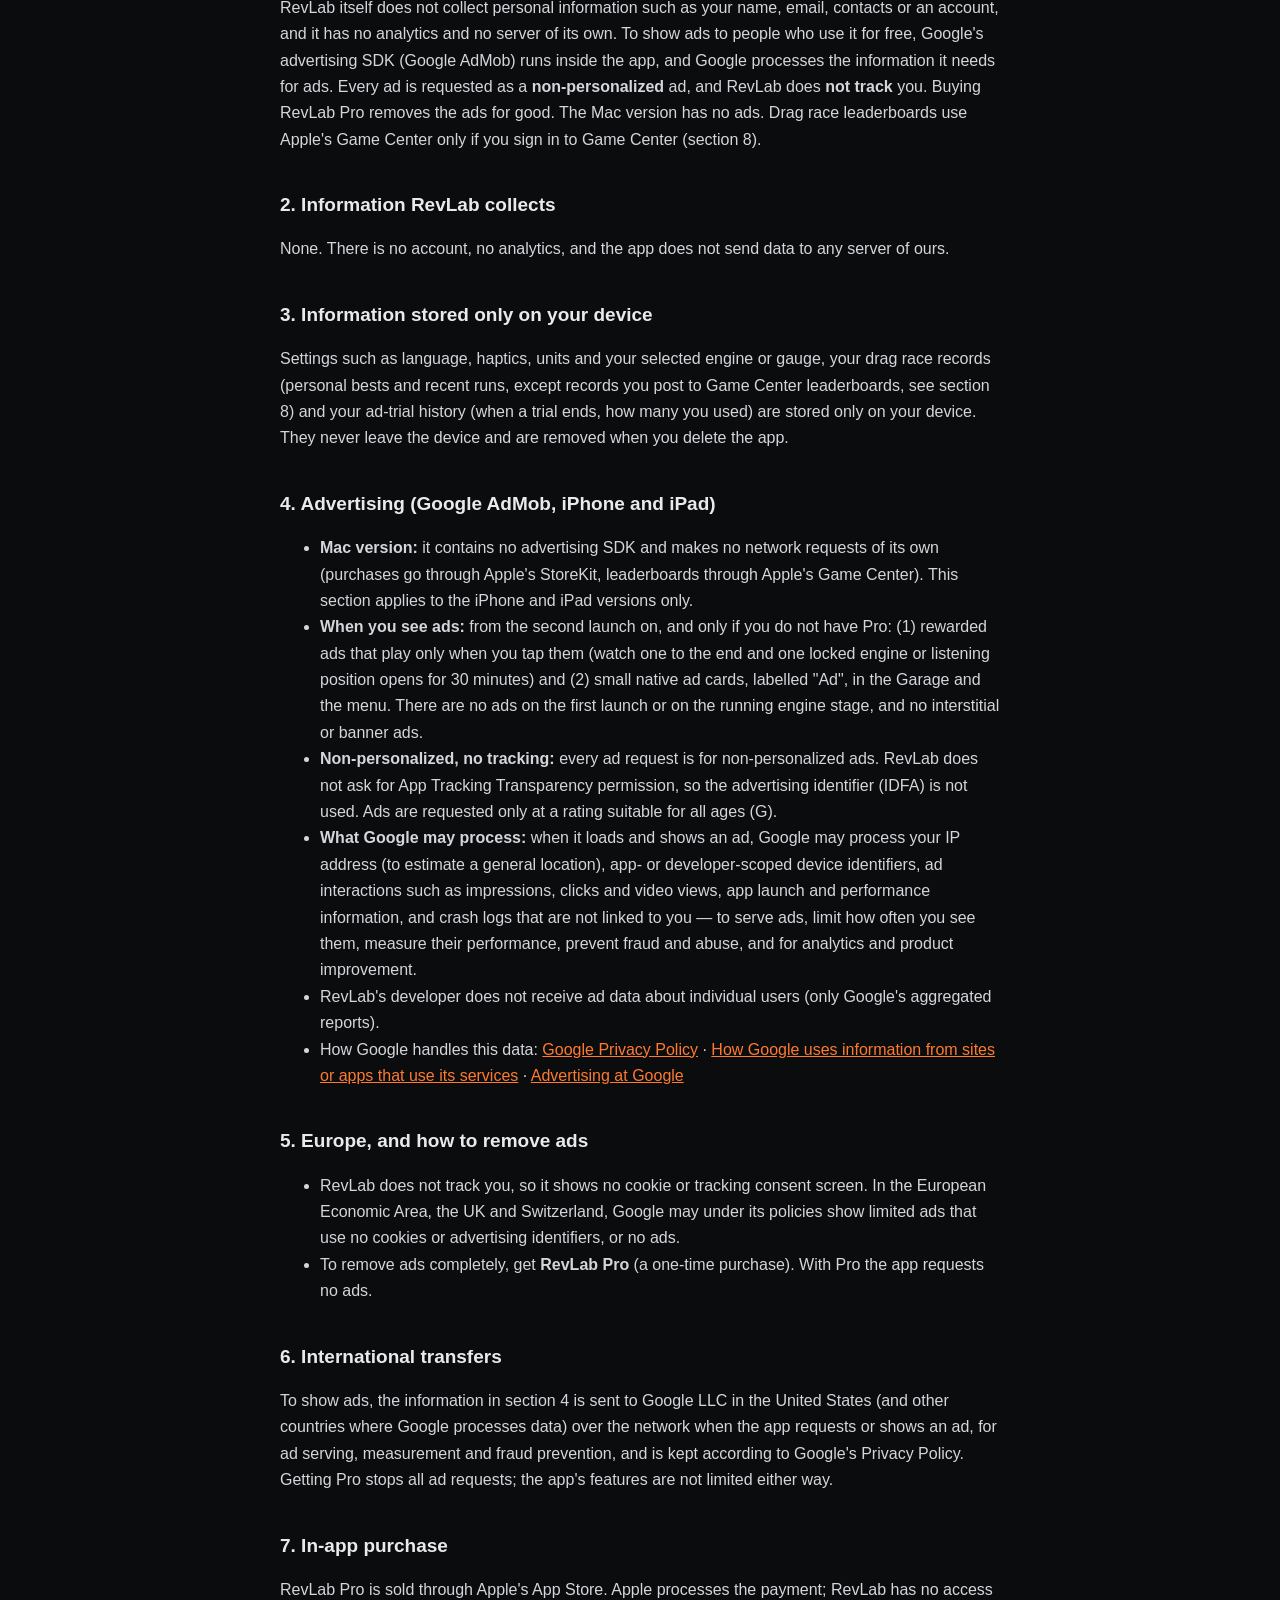
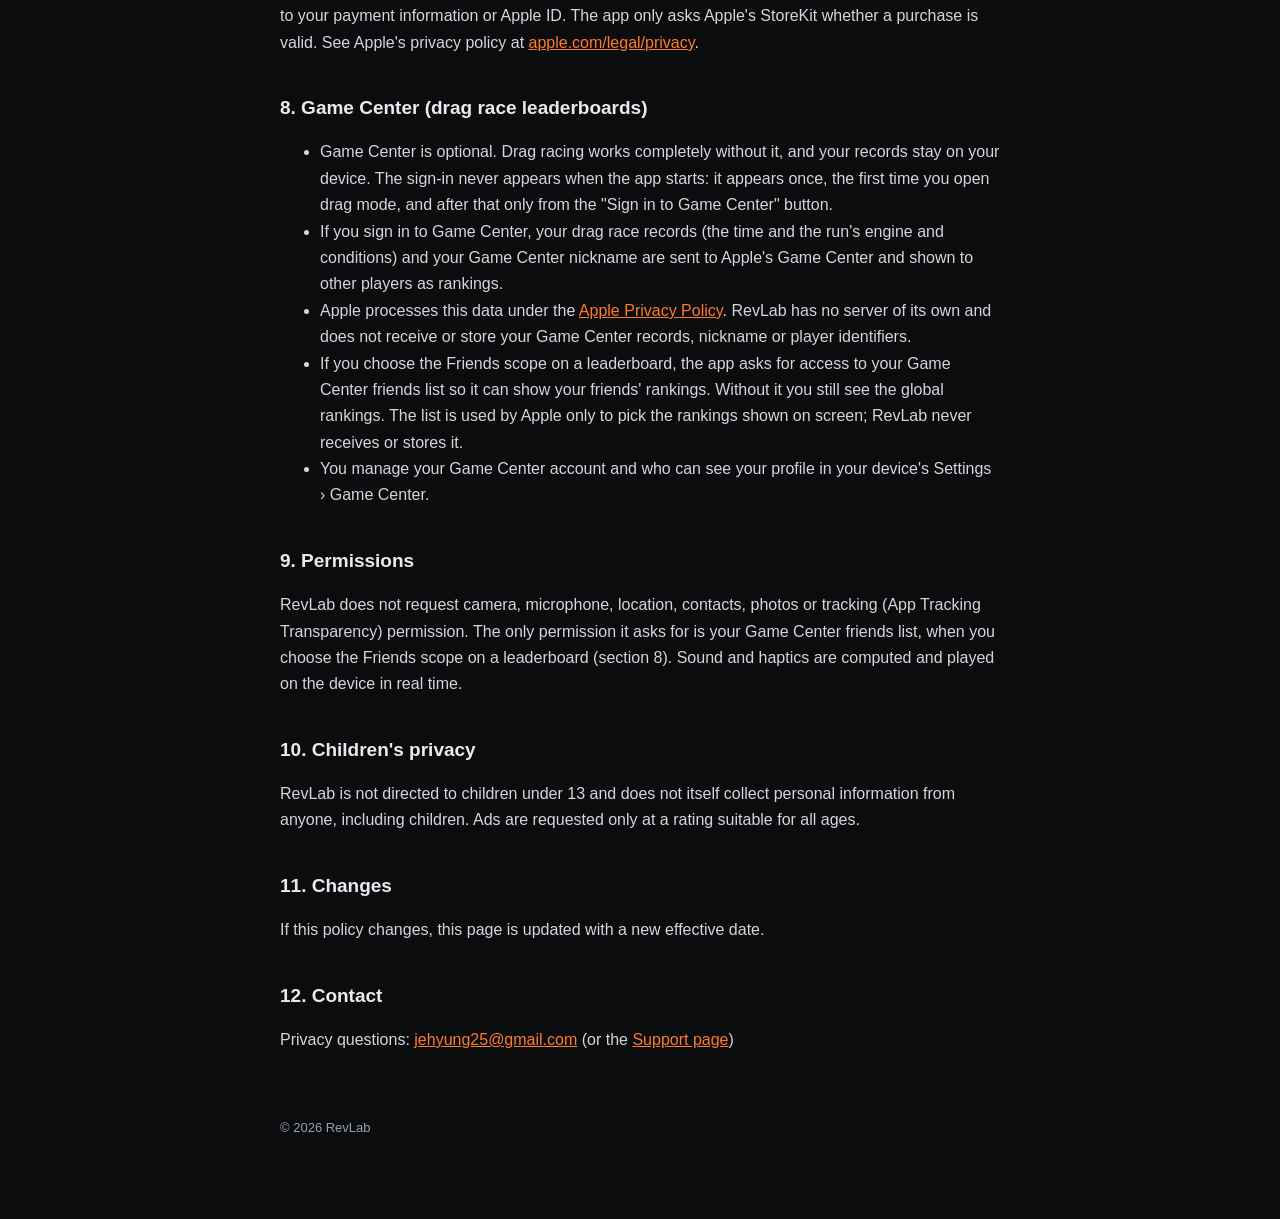
==== commit 8c84a9ed: "Privacy policy 1.5: the Game Center friends list permission (Friends scope only; RevLab never receiv" ====
--- a/privacy.html
+++ b/privacy.html
@@ -56,10 +56,11 @@
       <li>Game Center는 선택 사항입니다. 드래그 레이스는 Game Center 없이도 모두 동작하고, 기록은 기기에만 저장됩니다. 로그인 창은 앱을 켤 때가 아니라 드래그 모드를 처음 열 때 한 번만 나타나고, 그 뒤에는 "Game Center 로그인" 버튼으로만 열립니다.</li>
       <li>Game Center에 로그인하면 드래그 레이스 기록(시간과 그 런의 엔진 · 조건 정보)과 Game Center 별명이 Apple의 Game Center로 전송되어 다른 플레이어에게 순위로 보입니다.</li>
       <li>이 데이터는 <a href="https://www.apple.com/kr/legal/privacy/">Apple의 개인정보 처리방침</a>에 따라 Apple이 처리합니다. RevLab은 자체 서버가 없으며, Game Center 기록 · 별명 · 플레이어 식별자를 따로 받거나 저장하지 않습니다.</li>
+      <li>리더보드에서 "친구" 범위를 고르면, 친구의 순위를 보여 주기 위해 Game Center 친구 목록 접근 권한을 묻습니다. 허용하지 않아도 전체 순위는 그대로 볼 수 있고, 친구 목록은 Apple이 화면에 보여 줄 순위를 고르는 데만 쓰이며 RevLab은 받거나 저장하지 않습니다.</li>
       <li>Game Center 계정과 공개 범위는 기기의 설정 › Game Center에서 관리합니다.</li>
     </ul>
     <h2>9. 권한</h2>
-    <p>RevLab은 카메라, 마이크, 위치, 연락처, 사진 권한과 추적(ATT) 권한을 요청하지 않습니다. 소리와 진동(햅틱)은 기기에서 실시간으로 계산해 재생합니다.</p>
+    <p>RevLab은 카메라, 마이크, 위치, 연락처, 사진 권한과 추적(ATT) 권한을 요청하지 않습니다. 묻는 권한은 리더보드의 "친구" 범위를 고를 때의 Game Center 친구 목록 하나뿐입니다(8장). 소리와 진동(햅틱)은 기기에서 실시간으로 계산해 재생합니다.</p>
     <h2>10. 어린이의 개인정보</h2>
     <p>RevLab은 13세 미만 어린이를 주 대상으로 하지 않으며, 어린이를 포함한 누구에게서도 직접 개인정보를 수집하지 않습니다. 광고는 모든 연령에 적합한 등급으로만 요청합니다.</p>
     <h2>11. 변경</h2>
@@ -100,10 +101,11 @@
       <li>Game Center is optional. Drag racing works completely without it, and your records stay on your device. The sign-in never appears when the app starts: it appears once, the first time you open drag mode, and after that only from the "Sign in to Game Center" button.</li>
       <li>If you sign in to Game Center, your drag race records (the time and the run's engine and conditions) and your Game Center nickname are sent to Apple's Game Center and shown to other players as rankings.</li>
       <li>Apple processes this data under the <a href="https://www.apple.com/legal/privacy/">Apple Privacy Policy</a>. RevLab has no server of its own and does not receive or store your Game Center records, nickname or player identifiers.</li>
+      <li>If you choose the Friends scope on a leaderboard, the app asks for access to your Game Center friends list so it can show your friends' rankings. Without it you still see the global rankings. The list is used by Apple only to pick the rankings shown on screen; RevLab never receives or stores it.</li>
       <li>You manage your Game Center account and who can see your profile in your device's Settings › Game Center.</li>
     </ul>
     <h2>9. Permissions</h2>
-    <p>RevLab does not request camera, microphone, location, contacts, photos or tracking (App Tracking Transparency) permission. Sound and haptics are computed and played on the device in real time.</p>
+    <p>RevLab does not request camera, microphone, location, contacts, photos or tracking (App Tracking Transparency) permission. The only permission it asks for is your Game Center friends list, when you choose the Friends scope on a leaderboard (section 8). Sound and haptics are computed and played on the device in real time.</p>
     <h2>10. Children's privacy</h2>
     <p>RevLab is not directed to children under 13 and does not itself collect personal information from anyone, including children. Ads are requested only at a rating suitable for all ages.</p>
     <h2>11. Changes</h2>
